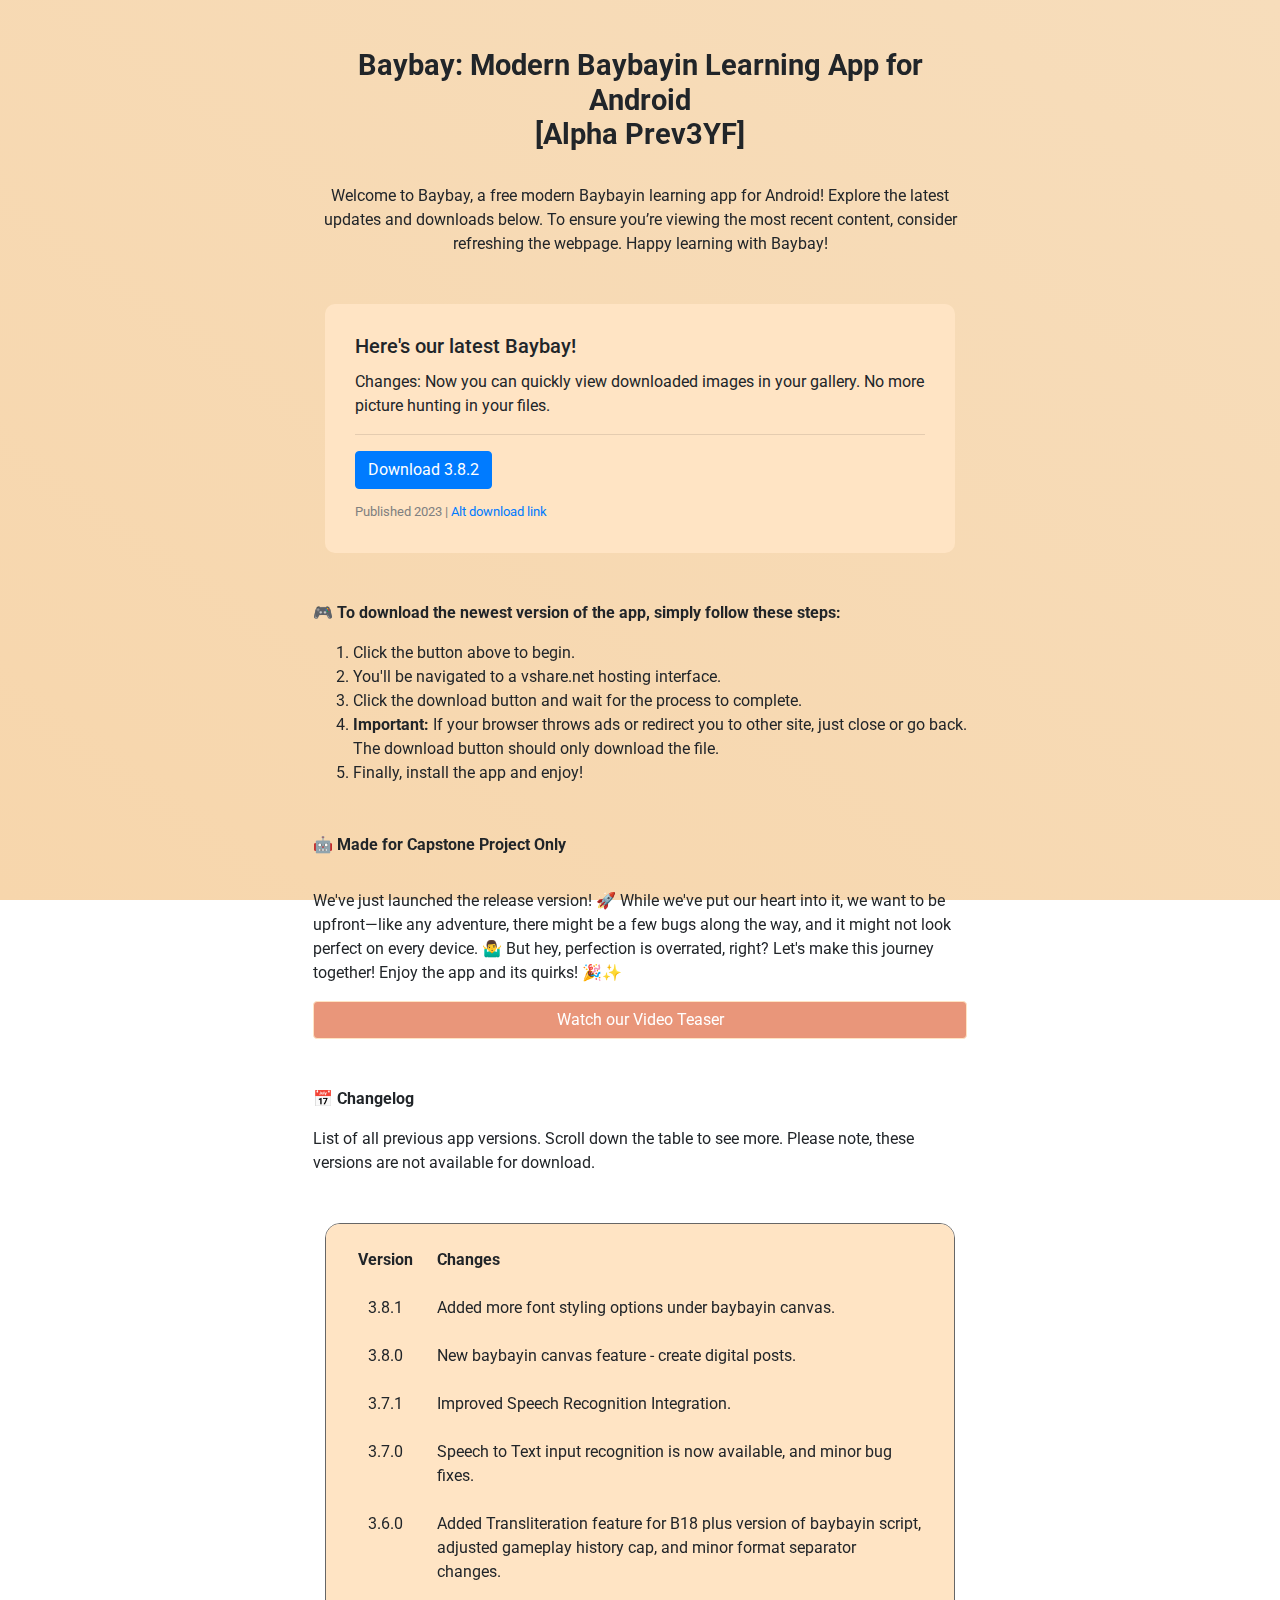
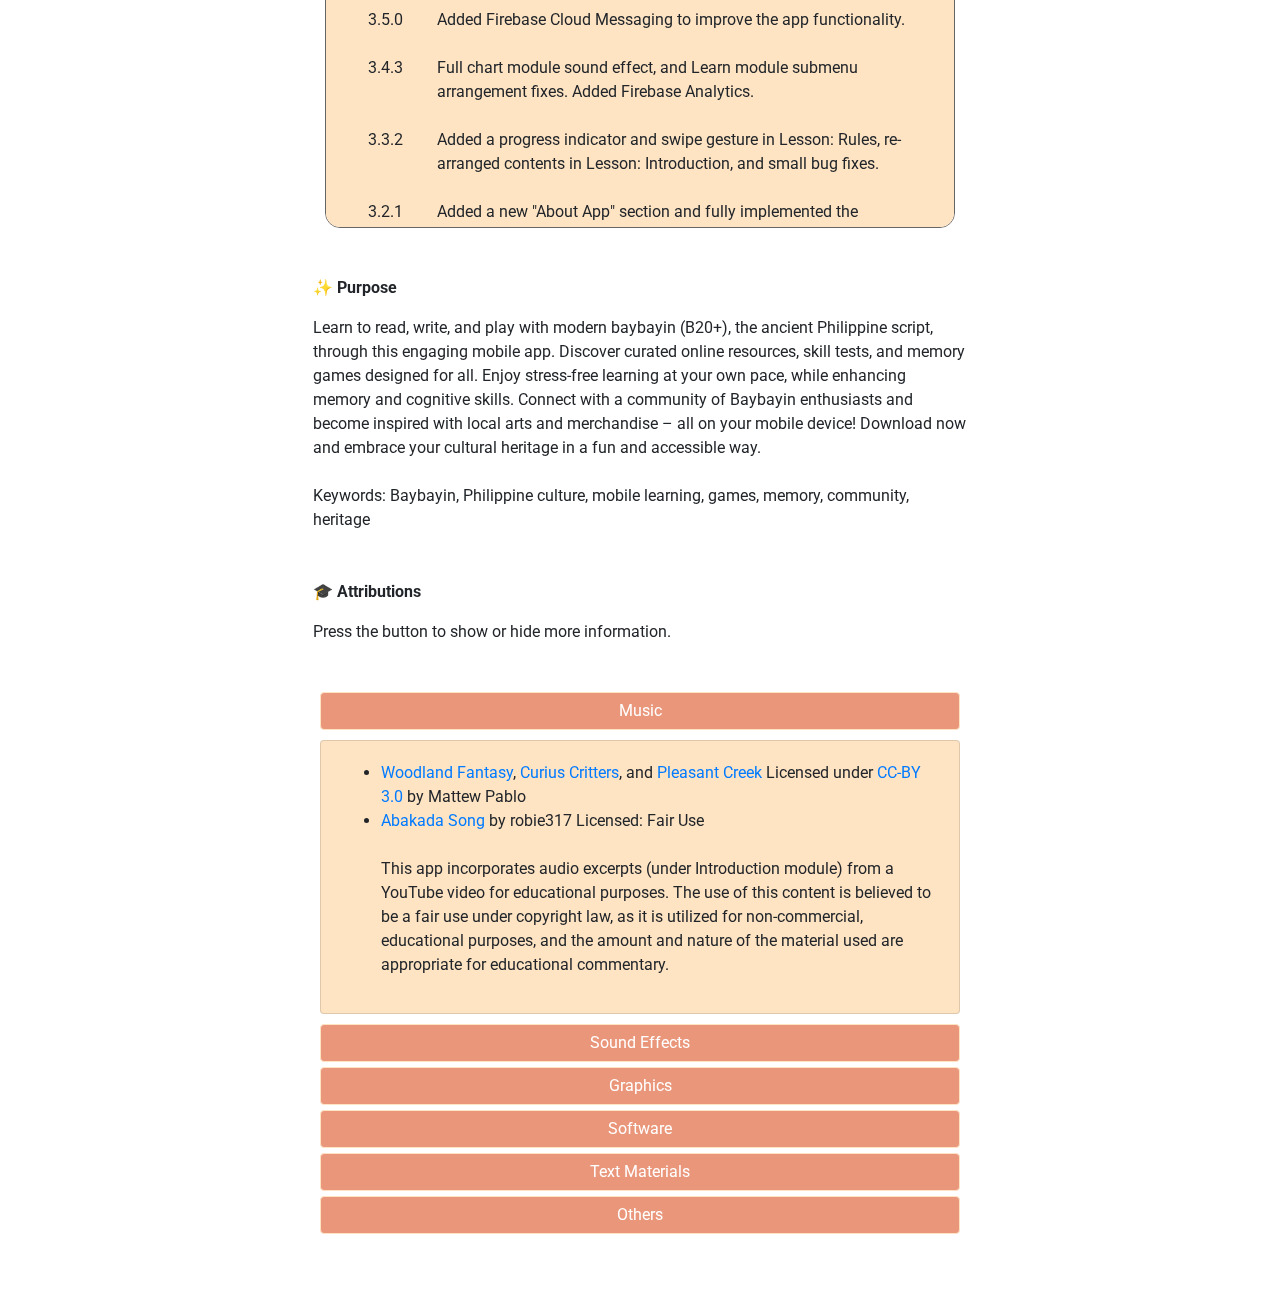
==== index.html @ aad451c1 "Update download link" ====
<!DOCTYPE html>
<html lang="en">
  <head>
    <meta charset="UTF-8" />
    <meta name="viewport" content="width=device-width, initial-scale=1.0" />

    <link rel="icon" href="ic_launcher-playstore.png" type="image/png" />

    <!-- Meta tags for preventing caching -->
    <meta
      http-equiv="Cache-Control"
      content="no-store, no-cache, must-revalidate, max-age=0"
    />
    <meta http-equiv="Pragma" content="no-cache" />
    <meta http-equiv="Expires" content="0" />

    <meta
      name="google-site-verification"
      content="g3QTF0wZ7BFtZJbju3Y2Idp0HixeI1FNED7PJX-67yw"
    />
    <meta name="msvalidate.01" content="2C2149327814D1F3A141A6B1C9DE2BD3" />
    <meta name="wot-verification" content="08c8223388b65637a7d6" />

    <!-- Adsense -->
    <meta name="google-adsense-account" content="ca-pub-1849064475427266" />

    <title>Modern Baybayin: Baybay App</title>
    <meta
      name="description"
      content="Welcome to Baybay, the modern free Baybayin script app for Android! Learn to read, write, traslate baybayin, and play with Baybayin app, through this engaging free baybayin mobile app."
    />

    <!-- <link rel="stylesheet" type="text/css" href="styles.css" /> -->
    <link rel="stylesheet" type="text/css" href="background.css" />
    <script type="text/javascript" src="script.js"></script>

    <link rel="preconnect" href="https://fonts.googleapis.com" />
    <link rel="preconnect" href="https://fonts.gstatic.com" crossorigin />
    <link
      href="https://fonts.googleapis.com/css2?family=Montserrat:ital,wght@0,100..900;1,100..900&family=Roboto:ital,wght@0,100;0,300;0,400;0,500;0,700;0,900;1,100;1,300;1,400;1,500;1,700;1,900&display=swap"
      rel="stylesheet"
    />

    <link rel="stylesheet" href="https://stackpath.bootstrapcdn.com/bootstrap/4.3.1/css/bootstrap.min.css">
  </head>

    <body>
        <div class="container" style="max-width: 700px; padding-bottom: 50px;">
            <div class="px-2 my-5 text-center">
                <h1 class="font-weight-bold" style="font-size: 1.8rem">Baybay: Modern Baybayin Learning App for Android<br> <span class="alpha-word">[<span id="alphaAnimation"></span>]</span></h1>
                <br>
    
                <div class="">
                    <p class="">Welcome to Baybay, a free modern Baybayin learning app for Android! Explore the latest updates and downloads below. To ensure you’re viewing the most recent content, consider refreshing the webpage. Happy learning with Baybay! </p>
                </div>
            </div>

            <!-- NEW VERSION -->
            <div class="card container" style="border: none; border-radius: 10px; padding: 10px;  background-color: bisque; max-width: 630px;">
                <div class="card-body" >
                  <h5 class="card-title">Here's our latest Baybay!</h5>

                <p class="card-text">Changes: Now you can quickly view downloaded images in your gallery. No more picture hunting in your files.
                  </p><hr>

                    <a href="https://mega.nz/file/2rggCbgT#BQpuxfhnboDFen8rjQIiM8bmHjHXixJjdXOzspp2sIY" class="btn btn-primary btn-md" download target="_blank" style="margin-bottom: 10px;">Download 3.8.2</a><br>

                    <span class="card-text" style="color:grey;"><small class="text-body-secondary">Published 2023 | <a href="https://drive.google.com/drive/folders/1QFiSVL2UDN_xYAaZ8-cs3TasWwR0GXc9?usp=sharing">Alt download link</a> </small></span>

                  
                </div>
            </div>
            
            <div class="px-2 my-5 text-start">
                <p class="font-weight-bold" >🎮 To download the newest version of the app, simply follow these steps:</p>

                <ol>
                    <li>Click the button above to begin.</li>
                    <li>You'll be navigated to a vshare.net hosting interface.</li>
                    <li>Click the download button and wait for the process to complete.</li>
                    <li><strong>Important:</strong> If your browser throws ads or redirect you to other site, just close or go back. The download button should only download the file.</li>
                    <li>Finally, install the app and enjoy!</li>
                </ol>
            </div>

            <!-- App Demo -->
            <div class="px-2 my-5 text-start">
                <p class="font-weight-bold">🤖 Made for Capstone Project Only</p>

                

                <p class="pt-3">We've just launched the release version! 🚀 While we've put our heart into it, we want to be upfront—like any adventure, there might be a few bugs along the way, and it might not look perfect on every device. 🤷‍♂️ But hey, perfection is overrated, right? Let's make this journey together! Enjoy the app and its quirks! 🎉✨
                </p>

                <button class="btn btn-primary btn-block" type="button" data-bs-toggle="collapse" data-bs-target="#teaser" aria-expanded="false" aria-controls="teaser" style="background-color:darksalmon; border-color:bisque; margin-bottom: 5px; outline: none; box-shadow: none;">
                    Watch our Video Teaser
                </button>
                
                <div class="collapse" id="teaser">
                    <div class="card card-body" style="margin-top: 10px; margin-bottom: 10px; background-color: bisque;">
                        <div class="embed-responsive embed-responsive-16by9">
                            <video src="app_demo_baybay.mp4" class="embed-responsive-item object-fit-contain" alt="Video Teaser Loading..." autoplay loop style="border-radius: 15px;"></video>
                            <div class="text-center" style="position: absolute; top: 50%; left: 50%; transform: translate(-50%, -50%);">
                                <i class="fas fa-spinner fa-spin fa-3x"></i>
                            </div>
                        </div>
                    </div>
                </div>
            </div>
            
            <!-- Changelog -->
            <div class="px-2 my-5 text-start">
                <p class="font-weight-bold">📅 Changelog</p>
                <p>
                    List of all previous app versions. Scroll down the table to see more. Please note, these versions are not available for download.
                </p>
            </div>

            <!-- Table settings -->
            <style>
                .scrollable {
                    height: 605px;
                    overflow: auto;
                    -ms-overflow-style: none; 
                    scrollbar-width: none;
                }

                .scrollable::-webkit-scrollbar {
                    display: none;
                }

                .table thead {
                    position: sticky;
                    top: 0;
                    background-color: bisque;
                }
            </style>

            <!-- Table contents-->
            <div class="scrollable container" style="border: 1px solid rgb(102, 102, 102); border-radius: 15px; padding: 20px; padding-top: 0px; background-color: bisque; max-width: 630px;"> 

                <style>
                    .center-text {
                        text-align: center;
                        /* text-wrap: nowrap; */
                    }
                </style>

                <table class="table table-borderless">
                    <thead style="height: 60px;">
                        <tr>
                            <th class="center-text">Version</th>
                            <th>Changes</th>
                        </tr>
                    </thead>

                    <tbody>
                        <tr>
                            <td class="center-text">3.8.1</td>
                            <td>Added more font styling options under baybayin canvas.</td>
                        </tr>

                        <tr>
                            <td class="center-text">3.8.0</td>
                            <td>New baybayin canvas feature - create digital posts.</td>
                        </tr>

                        <tr>
                            <td class="center-text">3.7.1</td>
                            <td>Improved Speech Recognition Integration.</td>
                        </tr>

                        <tr>
                            <td class="center-text">3.7.0</td>
                            <td>Speech to Text input recognition is now available, and minor bug fixes.</td>
                        </tr>

                        <tr>
                            <td class="center-text">3.6.0</td>
                            <td>Added Transliteration feature for B18 plus version of baybayin script, adjusted gameplay history cap, and minor format separator changes.</td>
                        </tr>

                        <tr>
                            <td class="center-text">3.5.0</td>
                            <td>Added Firebase Cloud Messaging to improve the app functionality.</td>
                        </tr>

                        <tr>
                            <td class="center-text">3.4.3</td>
                            <td>Full chart module sound effect, and Learn module submenu arrangement fixes. Added Firebase Analytics.</td>
                        </tr>

                        <tr>
                            <td class="center-text">3.3.2</td>
                            <td>Added a progress indicator and swipe gesture in Lesson: Rules, re-arranged contents in Lesson: Introduction, and small bug fixes.</td>
                        </tr>

                        <tr>
                            <td class="center-text">3.2.1</td>
                            <td>Added a new "About App" section and fully implemented the dynamic theme color selection in the settings dialog.</td>
                        </tr>

                        <tr>
                            <td class="center-text">3.1.0</td>
                            <td>Background music and theme color selection is now available.</td>
                        </tr>

                        <tr>
                            <td class="center-text">2.7.1</td>
                            <td>Addressed minor linguistic adjustments. Also, redesigned the settings dialog.</td>
                        </tr>

                        <tr>
                            <td class="center-text">2.6.0</td>
                            <td>Addressed minor linguistic adjustments based on user feedback.</td>
                        </tr>

                        <tr>
                            <td class="center-text">2.5.1</td>
                            <td>Direct link to check for latest app version.</td>
                        </tr>

                        <tr>
                            <td class="center-text">2.4.1</td>
                            <td>Gameplay voice clips update and quiz scoreboard fixes.</td>
                        </tr>

                        <tr>
                            <td class="center-text">2.3.0</td>
                            <td>Legacy texture update completed. </td>
                        </tr>

                        <tr>
                            <td class="center-text">2.2.0</td>
                            <td>New sound manager service.</td>
                        </tr>

                        <tr>
                            <td class="center-text">2.1.0</td>
                            <td>Added narration on Lesson: Baybayin Origin.</td>
                        </tr>

                        <tr>
                            <td class="center-text">2.0.0</td>
                            <td>Full UI overhaul and added new features.</td>
                        </tr>

                        <tr>
                            <td class="center-text">1.3.1</td>
                            <td>Fixed guide sub menus; can be press more than once.</td>
                        </tr>

                        <tr>
                            <td class="center-text">1.3.0</td>
                            <td>Added new content in Lesson: Rules.</td>
                        </tr>

                        <tr>
                            <td class="center-text">1.2.1</td>
                            <td>Game: Matching fixes and new app icon.</td>
                        </tr>

                        <tr>
                            <td class="center-text">1.2.0</td>
                            <td>Added new content in Lesson: Rules.</td>
                        </tr>

                        <tr>
                            <td class="center-text">1.1.0</td>
                            <td>Added toast pop-up cancel event.</td>
                        </tr>
                    </tbody>
                </table>
            </div> 


            <!-- Purpose -->
            <div class="px-2 my-5 text-start">
                <p class="font-weight-bold">✨ Purpose</p>
            
                <p>Learn to read, write, and play with modern baybayin (B20+), the ancient Philippine script, through this engaging mobile app. Discover curated online resources, skill tests, and memory games designed for all. Enjoy stress-free learning at your own pace, while enhancing memory and cognitive skills. Connect with a community of Baybayin enthusiasts and become inspired with local arts and merchandise – all on your mobile device! Download now and embrace your cultural heritage in a fun and accessible way.<br><br>
                
                    Keywords: Baybayin, Philippine culture, mobile learning, games, memory, community, heritage
                    
                </p>
            </div>

            <!-- Attribution -->
            <div class="px-2 my-5 text-start">
                <p class="font-weight-bold">🎓 Attributions</p>
                <p>
                    Press the button to show or hide more information.
                </p>
            </div>

            <div class="container" style="max-width: 700px;">
                <button class="btn btn-primary btn-block" type="button" data-bs-toggle="collapse" data-bs-target="#music" aria-expanded="false" aria-controls="music" style="background-color:darksalmon; border-color:bisque; margin-bottom: 5px; outline: none; box-shadow: none;">
                  Music
                </button>

                <div class="collapse show" id="music">
                    <div class="card card-body" style="margin-top: 10px; margin-bottom: 10px; background-color: bisque;">
                        <ul>
                            <li><a href="https://opengameart.org/content/woodland-fantasy">Woodland Fantasy</a>, <a href="https://opengameart.org/content/curious-critters"> Curius Critters</a>, and <a href="https://opengameart.org/content/pleasant-creek">Pleasant Creek</a>
                            Licensed under <a href="https://creativecommons.org/licenses/by/3.0/">CC-BY 3.0</a>
                            by Mattew Pablo</li>
                            <li><a href="https://youtu.be/wE6kqJ_uy4M?si=T0ANFkwcxmKuaSdJ">Abakada Song</a> by robie317
                            Licensed: Fair Use</li><br>
            
                            This app incorporates audio excerpts (under Introduction module) from a YouTube video for educational purposes. The use of this content is believed to be a fair use under copyright law, as it is utilized for non-commercial, educational purposes, and the amount and nature of the material used are appropriate for educational commentary.
                        </ul>  
                    </div>
                </div>

                <button class="btn btn-primary btn-block" type="button"     data-bs-toggle="collapse" data-bs-target="#soundfx" aria-expanded="false" aria-controls="soundfx" style="background-color:darksalmon; border-color:bisque; margin-bottom: 5px; outline: none; box-shadow: none;">
                    Sound Effects
                </button>
  
                <div class="collapse" id="soundfx">
                    <div class="card card-body" style="margin-top: 10px; margin-bottom: 10px; background-color: bisque;">
                        <ul>
                            <li><a href="https://www.youtube.com/watch?v=7N4461Y0NEo">Menu Selection Sound Effect</a> by Sound-effect-source <a href="https://www.mediafire.com/file/si9vafp7eeywm67/Menu+Selection+Sound+Effect.mp3/file">Alternative download Link</a></li>
                            <li><a href="https://pixabay.com/sound-effects/tap-notification-180637/">Tap Notification</a> by lucadialessandro Licensed under <a href="https://pixabay.com/license/">Pixabay Content License</a></li>
                            <li><a href="https://opengameart.org/content/level-up-power-up-coin-get-13-sounds">Level Up Power-Up Coin Get 13 Sounds</a> by Wobbleboxx Licensed under <a href="https://creativecommons.org/publicdomain/zero/1.0/">CC0</a></li>
                            <li><a href="https://opengameart.org/content/card-game-sounds">Card Game Sounds</a> by HaelDB Licensed under <a href="https://creativecommons.org/publicdomain/zero/1.0/">CC0</a></li>
                        </ul>
                    </div>
                </div>

                <button class="btn btn-primary btn-block" type="button"     data-bs-toggle="collapse" data-bs-target="#graphics" aria-expanded="false" aria-controls="graphics" style="background-color:darksalmon; border-color:bisque; margin-bottom: 5px; outline: none; box-shadow: none;">
                    Graphics
                </button>
  
                <div class="collapse" id="graphics">
                    <div class="card card-body" style="margin-top: 10px; margin-bottom: 10px; background-color: bisque;">
                        <ul>
                            <li>Images and graphics created with <a href="https://www.canva.com">Canva</a></li>
                            <li>Icons from <a href="https://icons8.com">icons8.com</a></li>
                            <li>Image by upklyak on <a href="https://www.freepik.com/free-vector/viking-runes-alphabet-celtic-font-with-runic-signs_20873473.htm#query=rune%20alphabet&position=4&from_view=author&uuid=c18e0a69-1ebc-4c75-b7b9-3bd072b7b610">Freepik</a> Licensed under <a href="https://support.freepik.com/s/article/Attribution-How-when-and-where-FI?language=en_US">Free Licence</a></li>
                            <br>
            
                            This app includes images (under Arts and Crafts module) sourced from public Facebook groups and online searches for educational purposes. We believe this usage constitutes fair use under copyright law, as the images are employed for non-commercial, educational purposes, and the amount and nature of the material used are suitable for educational commentary.
                        </ul>
                    </div>
                </div>

                <button class="btn btn-primary btn-block" type="button"     data-bs-toggle="collapse" data-bs-target="#software" aria-expanded="false" aria-controls="software" style="background-color:darksalmon; border-color:bisque; margin-bottom: 5px; outline: none; box-shadow: none;">
                    Software
                </button>
  
                <div class="collapse" id="software">
                    <div class="card card-body" style="margin-top: 10px; margin-bottom: 10px; background-color: bisque;">
                        <ul>
                            <li> Audio (under Baybayin script origin) generated by the text-to-speech reader website <a href="https://ttsreader.com/player/">TTSReader</a>. For more information, please visit https://ttsreader.com/player/</li>
                            <li> <a href="https://www.narakeet.com/app/text-to-audio/?projectId=82672600-5d8d-4880-8601-fea0ce4d4aa6">Narakeet </a>Text to Speech Online</li>
                        </ul>
                    </div>
                </div>

                <button class="btn btn-primary btn-block" type="button"     data-bs-toggle="collapse" data-bs-target="#textmaterials" aria-expanded="false" aria-controls="textmaterials" style="background-color:darksalmon; border-color:bisque; margin-bottom: 5px; outline: none; box-shadow: none;">
                    Text Materials
                </button>
  
                <div class="collapse" id="textmaterials">
                    <div class="card card-body" style="margin-top: 10px; margin-bottom: 10px; background-color: bisque;">
                        <ul>
                            <li><a href="https://www.mgakwentongbayan.com">Mga Kwentong Bayan</a></li>
                            <li><a href="https://philnews.ph/2020/01/07/tula-10-halimbawa-ng-mga-tulang-pilipino-philnews/">Philippine News</a></li>
                            <li>This application incorporated texts from <a href="https://www.wikipedia.org/">Wikipedia</a></li>
                        </ul>
                    </div>
                </div>

                <button class="btn btn-primary btn-block" type="button"     data-bs-toggle="collapse" data-bs-target="#others" aria-expanded="false" aria-controls="others" style="background-color:darksalmon; border-color:bisque; margin-bottom: 5px; outline: none; box-shadow: none;">
                    Others
                </button>
  
                <div class="collapse" id="others">
                    <div class="card card-body" style="margin-top: 10px; margin-bottom: 10px; background-color: bisque;">
                        <ul>
                            <li> Design Inspiration from <a href="https://dribbble.com">Dribbble</a> and <a href="https://www.pinterest.ph">Pinterest</a></li>
                            <li>Notification method by<a href="https://youtu.be/GDxj8KTmLrI?si=SGKJggMDdGM6yezy"> SNA Tech</a></li>
                            <li>Noto Sans Tagalog font developed by <a href="https://copypaste.wtf/baybayin/">Mr. Brennan</a>, SIL OFL license</li>
                            <li>Free to use fonts (Bayani, Chochin, Robotika, Sarimanok, etc.) developed by <a href="https://www.behance.net/lloydzapanta">Mr. Zapanta</a>, SIL OFL license</li>
                        </ul>
                    </div>
                </div>
            </div>
            

        </div>


        <script src="https://code.jquery.com/jquery-3.3.1.slim.min.js"></script>
        <script src="https://cdnjs.cloudflare.com/ajax/libs/popper.js/1.14.7/umd/popper.min.js"></script>
        <script src="https://stackpath.bootstrapcdn.com/bootstrap/4.3.1/js/bootstrap.min.js"></script>
        <script src="https://cdn.jsdelivr.net/npm/bootstrap@5.3.3/dist/js/bootstrap.bundle.min.js"></script>
    </body>
</html>
---- styles.css ----
.main-grid {
  display: flex;
  flex-direction: column;
  justify-content: center;
  align-items: center;
  padding-bottom: 30px;
  max-width: 700px !important;
  margin-left: auto;
  margin-right: auto;
}

a {
  color: rgb(0, 0, 0);
}

p {
  font-size: 14px;
  line-height: 1.5;
  font-family: "Roboto", Arial;

  width: 90%;
  max-width: 700px;
  margin: 0 auto;
  overflow-x: auto;
  min-width: 300px;
  color: rgb(0, 0, 0);
}

header {
  color: #000000;
  text-align: center;
  padding: 20px;
  font-size: 20px;
}

.container-parent {
  display: grid;
  grid-template-rows: 1fr 1fr;
  justify-content: center;
}

.container {
  display: flex;
  flex-direction: row;
  justify-content: center;
  height: 100px;
}

.Image-container {
  display: flex;
  justify-content: right;
}

.Image-container .image {
  border-radius: 18px;
  margin-left: 30px;
  margin-right: 20px;
}

.image {
  border-width: 2px;
  border-color: black;
  border-style: solid;
  box-shadow: 0 0 10px rgba(0, 0, 0, 0.2);
}

img {
  max-width: 10%; /* Adjusted the max-width */
  min-width: 95px; /* Set a minimum width for the image */
}

.app-title-button-container {
  display: grid;
  grid-template-rows: 1fr;
  align-items: center;
}

.app-title-container {
  display: flex;
}

.app-title {
  display: flex;
  flex: 1;
  min-width: 0;
  margin: 0px;
  font-weight: bolder;
  margin-right: 10px;
  margin-bottom: 10px;
  margin-top: -5px;
}

.dl-latest-button,
.secondButton {
  font-size: 16px;
  margin: 5px;
  cursor: pointer;
  border: none;
  border-radius: 5px;
  width: auto;
  display: flex;
  flex-direction: row;
  align-items: center;
  object-position: center;
  transition: transform 0.3s;
}

.dl-latest-button {
  display: flex;
  justify-content: center;
  align-items: center;
  background-color: #00cf8aec;
  box-shadow: 0 4px 8px rgba(0, 0, 0, 0.1);
  min-width: 100px;
  max-height: 35px;
  font-weight: bolder;
  text-decoration: none;
}

.no-line-link {
  text-decoration: none;
  font-size: 14px;
  font-family: "Roboto", Arial;
}

ol {
  text-align: left;
}

section {
  text-align: center;
  margin-top: 0px;
  display: flex;
  flex-direction: column;
  align-items: center;
}

.section-title {
  padding-top: 20px;
  padding-bottom: 5px;
  width: 90%;
  max-width: 600px;
  margin: 0 auto;
  font-size: 15px;
}

.section-header {
  margin: 7px;
  width: 90%;
  padding-bottom: 10px;
  max-width: 600px;
  margin: 0 auto;
  overflow-x: auto;
  min-width: 300px;
}

.table-container {
  margin: 20px auto;
  width: 90%;
  max-width: 700px;
  border-radius: 20px;
  overflow: hidden;
  box-shadow: 0 0 10px rgba(0, 0, 0, 0.2);
  border-width: 2px;
  border-color: black;
  border-style: solid;
}

table {
  width: 100%;
  border-collapse: collapse;
}

th,
td {
  padding: 15px;
  text-align: left;
  font-size: 14px;
}

thead {
  background-color: #ff6560;
  color: white;
}

.version {
  padding-left: 20px;
}

tbody tr:nth-child(even) {
  background-color: #ffeed4;
}

tbody tr:nth-child(odd) {
  background-color: #fff5df;
}

tbody tr:hover {
  background-color: #ffc5c5;
}

.button-cell {
  text-align: center;
}

.secondButton {
  text-decoration: none;
  background-color: #ff7a7a;
  color: black;
  font-weight: bolder;
  box-shadow: 0 4px 8px rgba(0, 0, 0, 0.1);
  transition: transform 0.3s;
  border-color: black;
  border-width: 2px;
  border-style: solid;
  border-radius: 20px;
  padding: 10px 25px;
  display: inline-block; /* Ensure button and text are aligned properly */
}

.secondButton:hover {
  transform: scale(1.05);
}

@keyframes randomWord {
  0% {
    opacity: 0.5;
  }
  50% {
    opacity: 0.7;
  }
  100% {
    opacity: 1;
  }
}

.alpha-word {
  display: inline-block;
  overflow: hidden;
  vertical-align: top;
}

#alphaAnimation {
  opacity: 1;
  display: inline-block;
  animation: randomWord 1s ease-in-out;
}

.button-56 {
  align-items: center;
  background-color: #73e0f3;
  border: 2px solid #111;
  border-radius: 8px;
  box-sizing: border-box;
  color: #111;
  cursor: pointer;
  display: flex;
  font-family: Inter, sans-serif;
  font-size: 16px;
  height: 48px;
  justify-content: center;
  line-height: 24px;
  max-width: 100%;
  padding: 0 25px;
  position: relative;
  text-align: center;
  text-decoration: none;
  -webkit-user-select: none;
  user-select: none;
  touch-action: manipulation;
  margin-bottom: 8px;
}

.button-56:after {
  background-color: #111;
  border-radius: 8px;
  content: "";
  display: block;
  height: 48px;
  left: 0;
  width: 100%;
  position: absolute;
  top: -2px;
  transform: translate(8px, 8px);
  transition: transform 0.2s ease-out;
  z-index: -1;
}

.button-56:hover:after {
  transform: translate(0, 0);
}

.button-56:active {
  background-color: #ffdeda;
  outline: 0;
}

.button-56:hover {
  outline: 0;
}

@media (min-width: 768px) {
  .button-56 {
    padding: 0 40px;
  }
}
---- background.css ----
body {
  font-family: "Arial", sans-serif;
  font-size: 15px;
  margin: 0;
  padding: 0;
  color: rgb(0, 0, 0);
  background: linear-gradient(to top right, #f7d6ac, #f7ddbb);
  background-size: 100% 100%;
  background-attachment: fixed;

  scrollbar-width: thin;
  -ms-overflow-style: none;
}

/* Background 2 */
/* @keyframes bg-scrolling-reverse {
  100% { background-position: 50px 50px; }
}

@keyframes bg-scrolling {
  0% { background-position: 50px 50px; }
}

body {
  background: url("[data-uri]") repeat 0 0;
  animation: bg-scrolling-reverse .92s infinite;
  animation-timing-function: linear;
}

@-webkit-keyframes bg-scrolling-reverse {
  100% { background-position: 50px 50px; }
}

@-moz-keyframes bg-scrolling-reverse {
  100% { background-position: 50px 50px; }
}

@-o-keyframes bg-scrolling-reverse {
  100% { background-position: 50px 50px; }
}

@-webkit-keyframes bg-scrolling {
  0% { background-position: 50px 50px; }
}

@-moz-keyframes bg-scrolling {
  0% { background-position: 50px 50px; }
}

@-o-keyframes bg-scrolling {
  0% { background-position: 50px 50px; }
} */
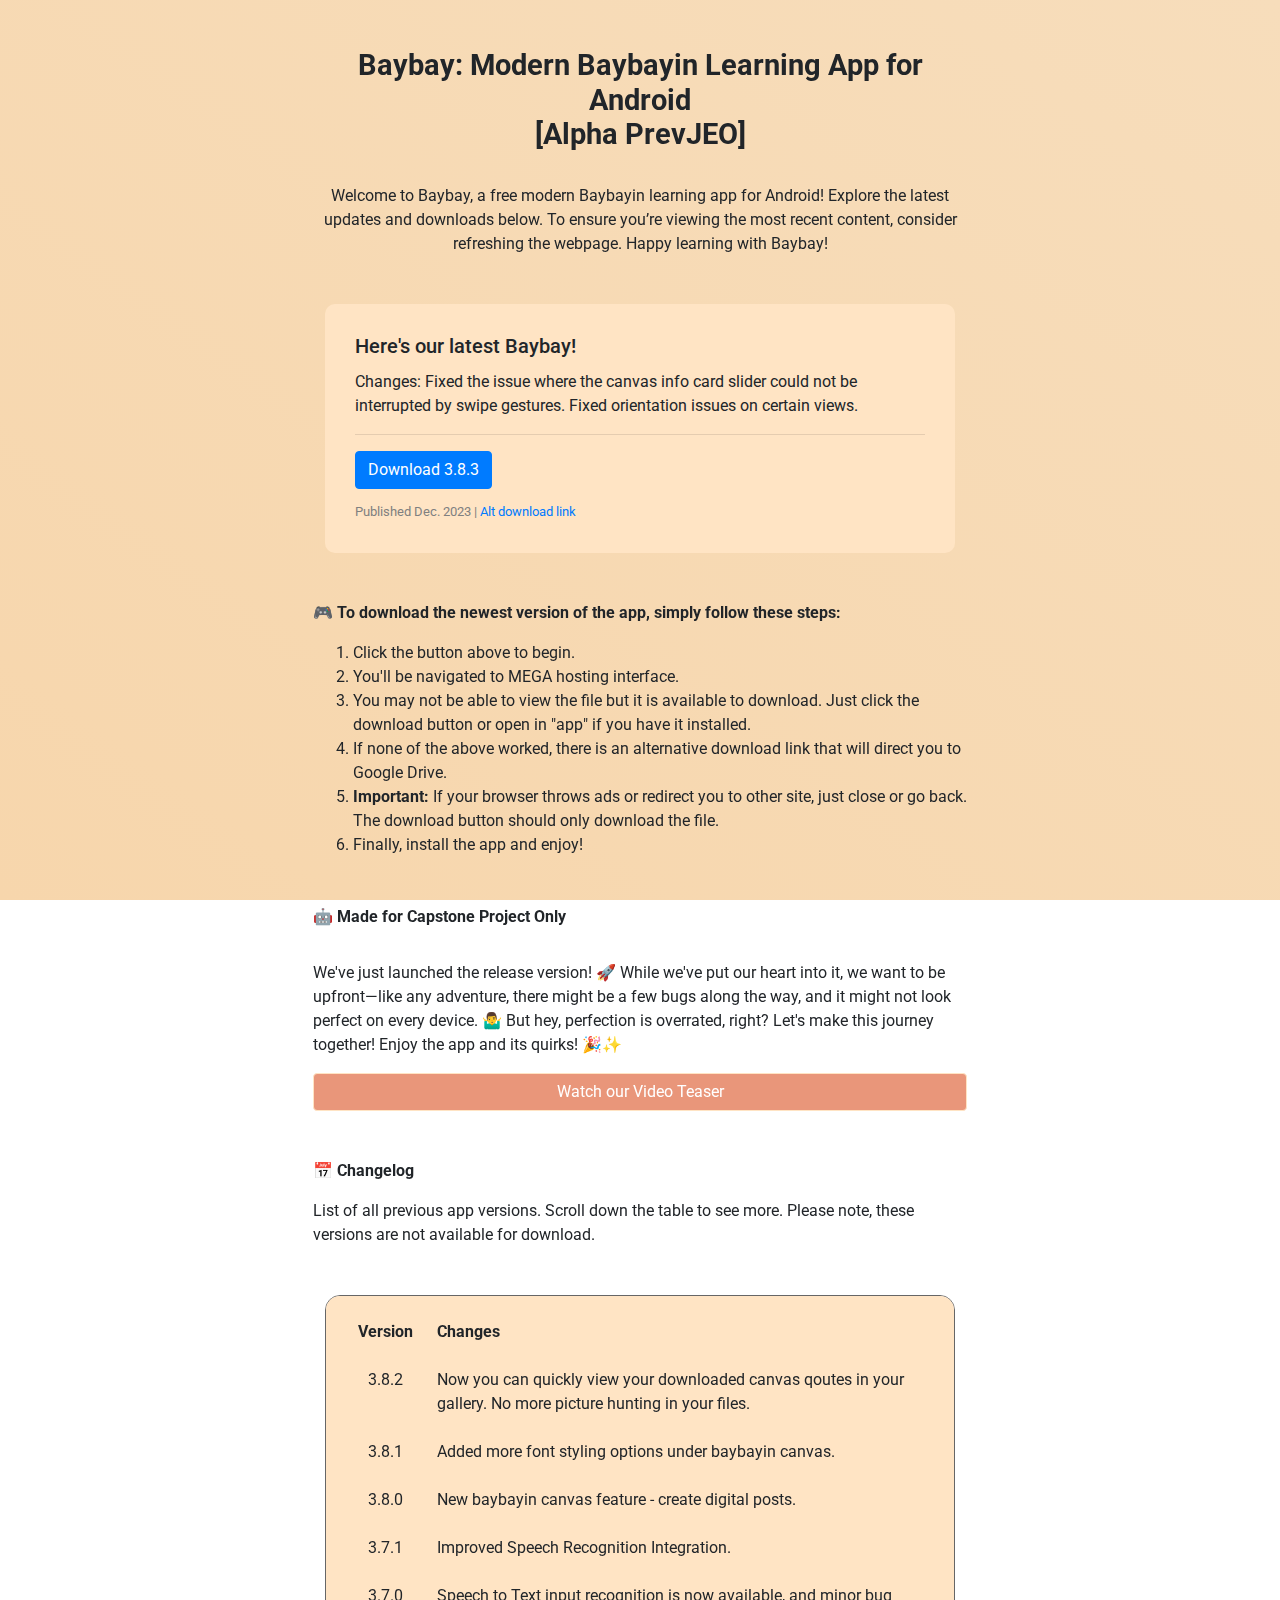
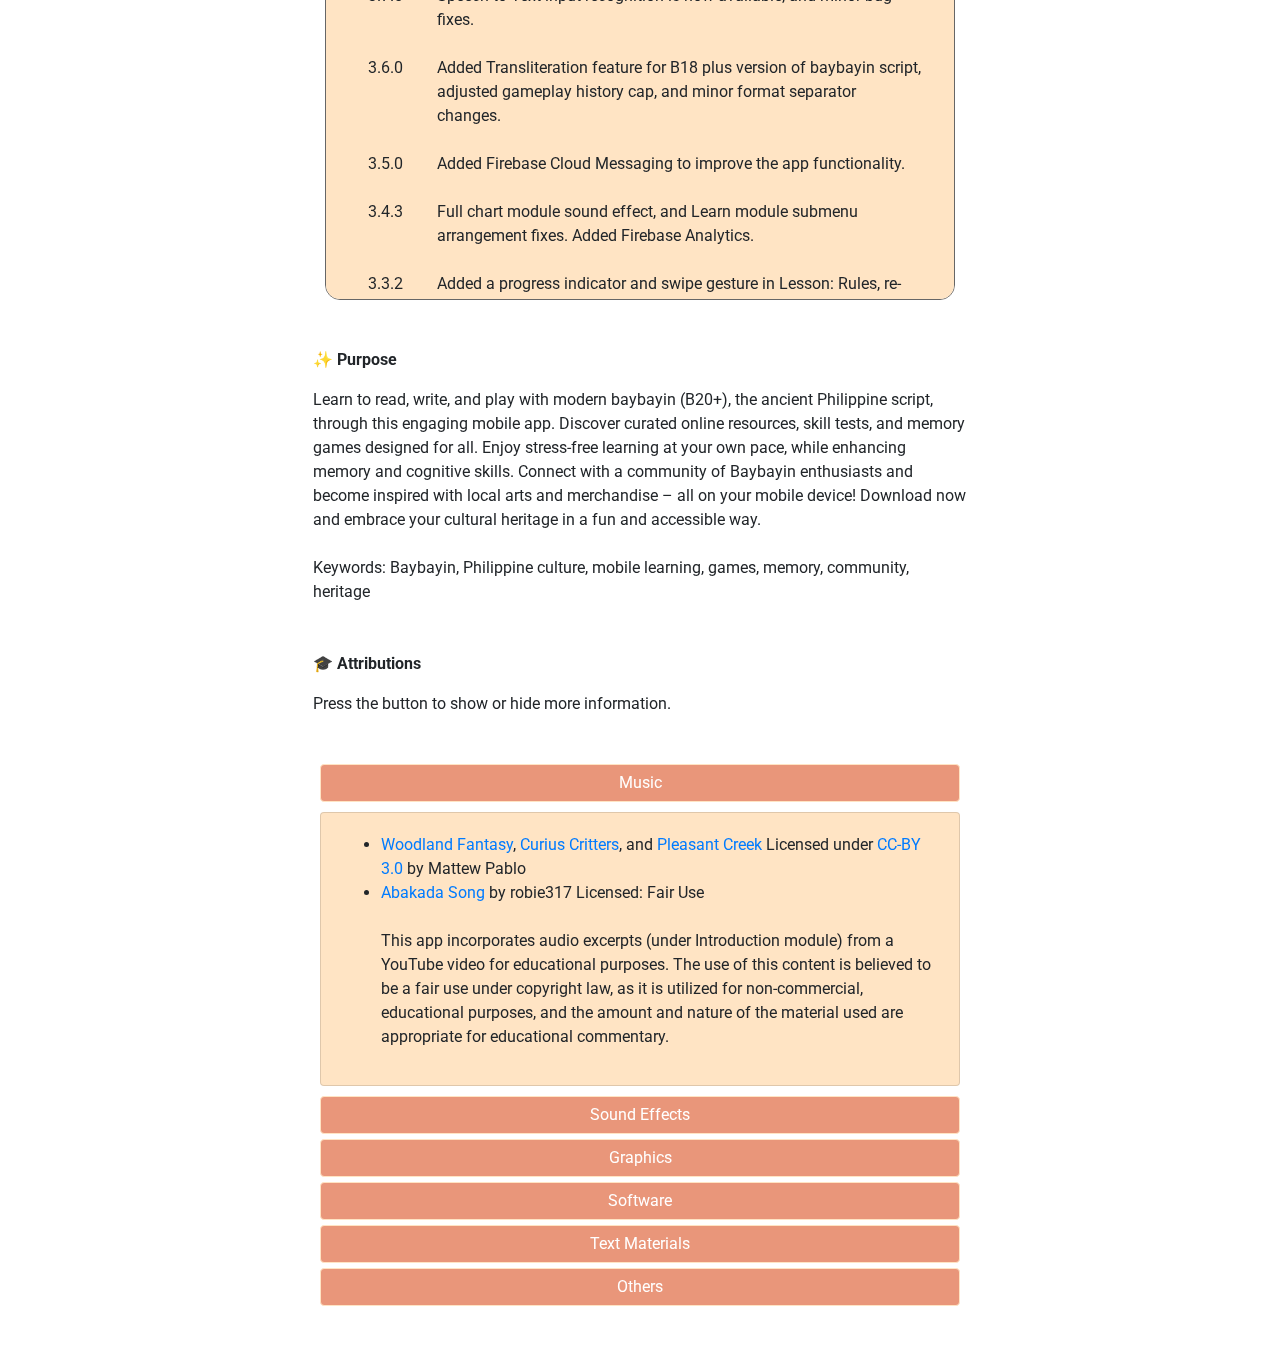
==== commit 4e45969f: "Update index.html with changes for version 3.8.3, fixing swipe gesture issues and updating download " ====
--- a/index.html
+++ b/index.html
@@ -60,13 +60,16 @@
                 <div class="card-body" >
                   <h5 class="card-title">Here's our latest Baybay!</h5>
 
-                <p class="card-text">Changes: Now you can quickly view downloaded images in your gallery. No more picture hunting in your files.
+                <p class="card-text">
+                  Changes: Fixed the issue where the canvas info card slider could not be interrupted by swipe gestures. 
+                  Fixed orientation issues on certain views.
+                </p>
                   </p><hr>
 
-                    <a href="https://mega.nz/file/2rggCbgT#BQpuxfhnboDFen8rjQIiM8bmHjHXixJjdXOzspp2sIY" class="btn btn-primary btn-md" download target="_blank" style="margin-bottom: 10px;">Download 3.8.2</a><br>
-
-                    <span class="card-text" style="color:grey;"><small class="text-body-secondary">Published 2023 | <a href="https://drive.google.com/drive/folders/1QFiSVL2UDN_xYAaZ8-cs3TasWwR0GXc9?usp=sharing">Alt download link</a> </small></span>
-
+                    <a href="https://mega.nz/file/nmJVDBKR#CZAGdwqdnaHLlQUxAx5kThzrFxsCtHVSxz5GDFJE-uA" class="btn btn-primary btn-md" download target="_blank" style="margin-bottom: 10px;">Download 3.8.3</a><br>
+
+                    <span class="card-text" style="color:grey;"><small class="text-body-secondary">Published Dec. 2023 | <a href="https://drive.google.com/file/d/1qh5qgvy0bs_BKlJtrOdahYZhr7QxLaOU/view?usp=sharing">Alt download link</a> </small></span>
+                    
                   
                 </div>
             </div>
@@ -76,8 +79,9 @@
 
                 <ol>
                     <li>Click the button above to begin.</li>
-                    <li>You'll be navigated to a vshare.net hosting interface.</li>
-                    <li>Click the download button and wait for the process to complete.</li>
+                    <li>You'll be navigated to MEGA hosting interface.</li>
+                    <li>You may not be able to view the file but it is available to download. Just click the download button or open in "app" if you have it installed.</li>
+                    <li>If none of the above worked, there is an alternative download link that will direct you to Google Drive.</li>
                     <li><strong>Important:</strong> If your browser throws ads or redirect you to other site, just close or go back. The download button should only download the file.</li>
                     <li>Finally, install the app and enjoy!</li>
                 </ol>
@@ -156,6 +160,11 @@
 
                     <tbody>
                         <tr>
+                            <td class="center-text">3.8.2</td>
+                            <td>Now you can quickly view your downloaded canvas qoutes in your gallery. No more picture hunting in your files.</td>
+                        </tr>
+
+                        <tr>
                             <td class="center-text">3.8.1</td>
                             <td>Added more font styling options under baybayin canvas.</td>
                         </tr>
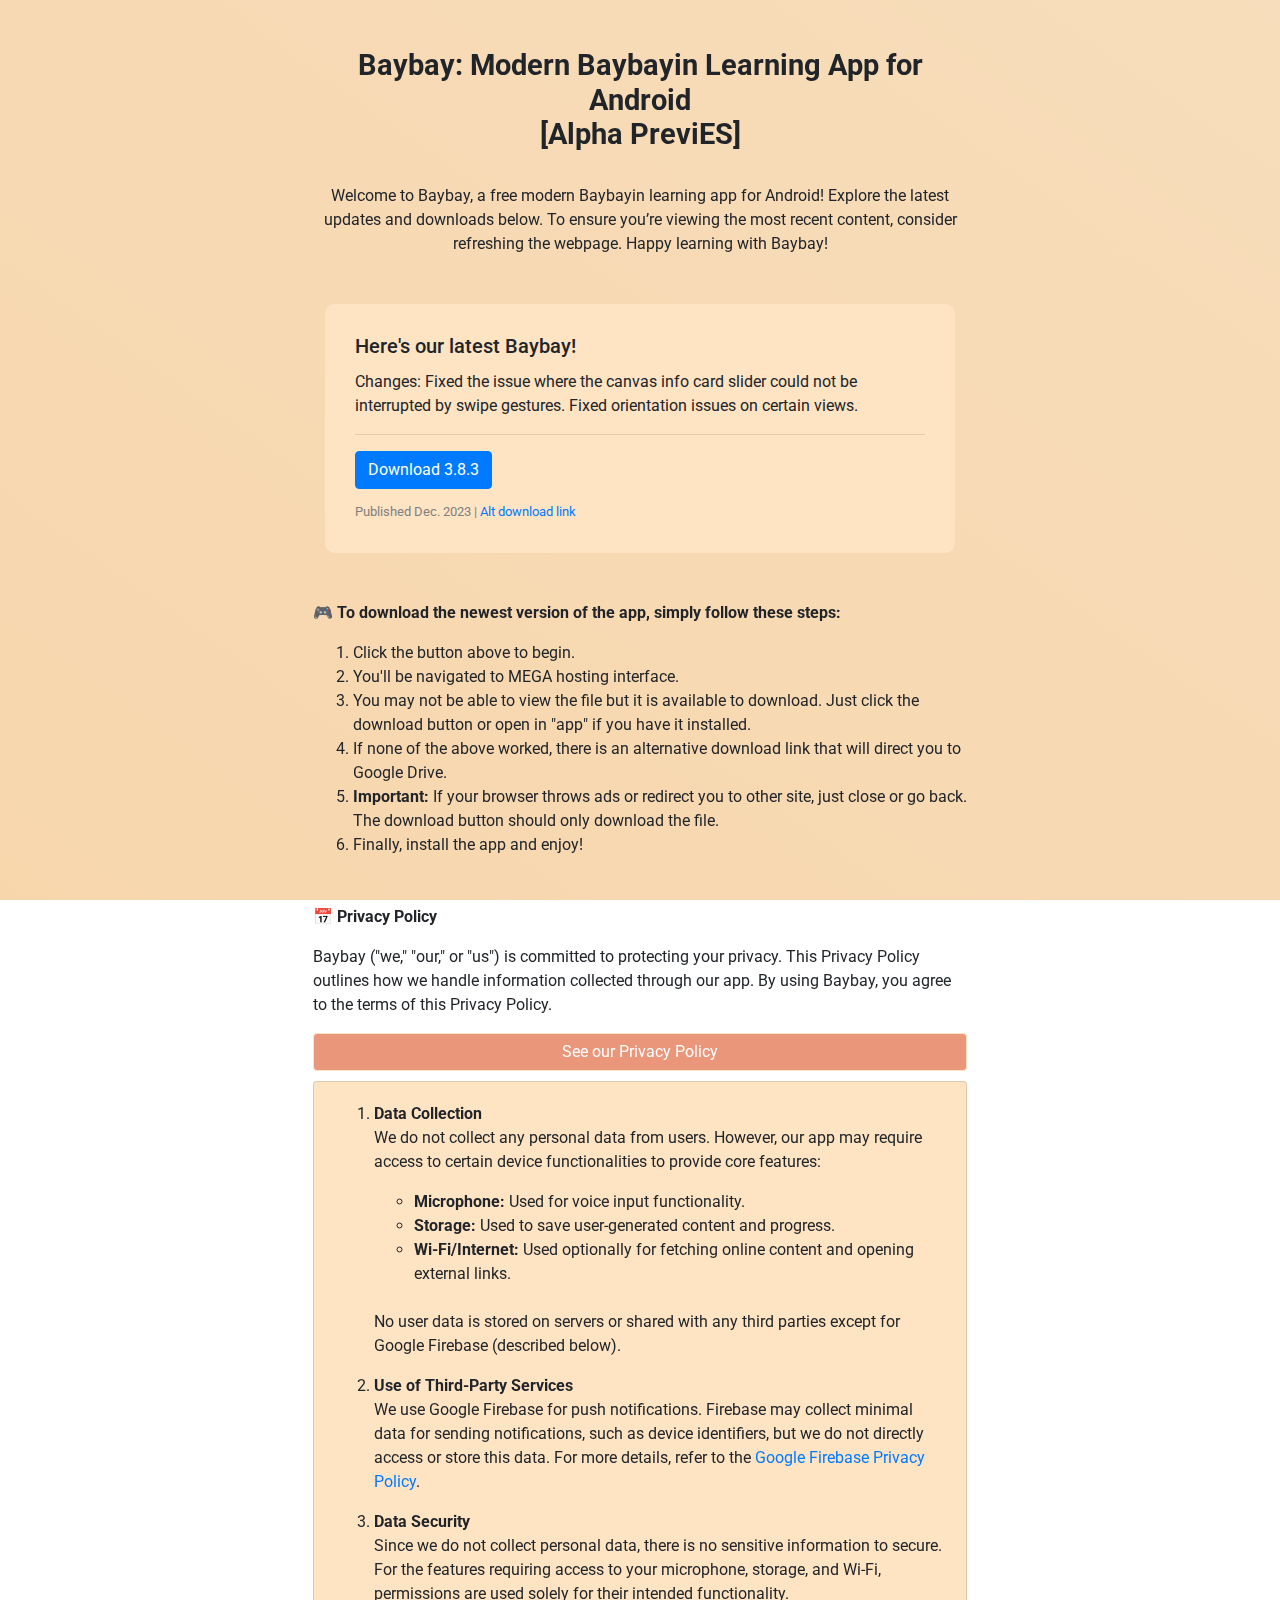
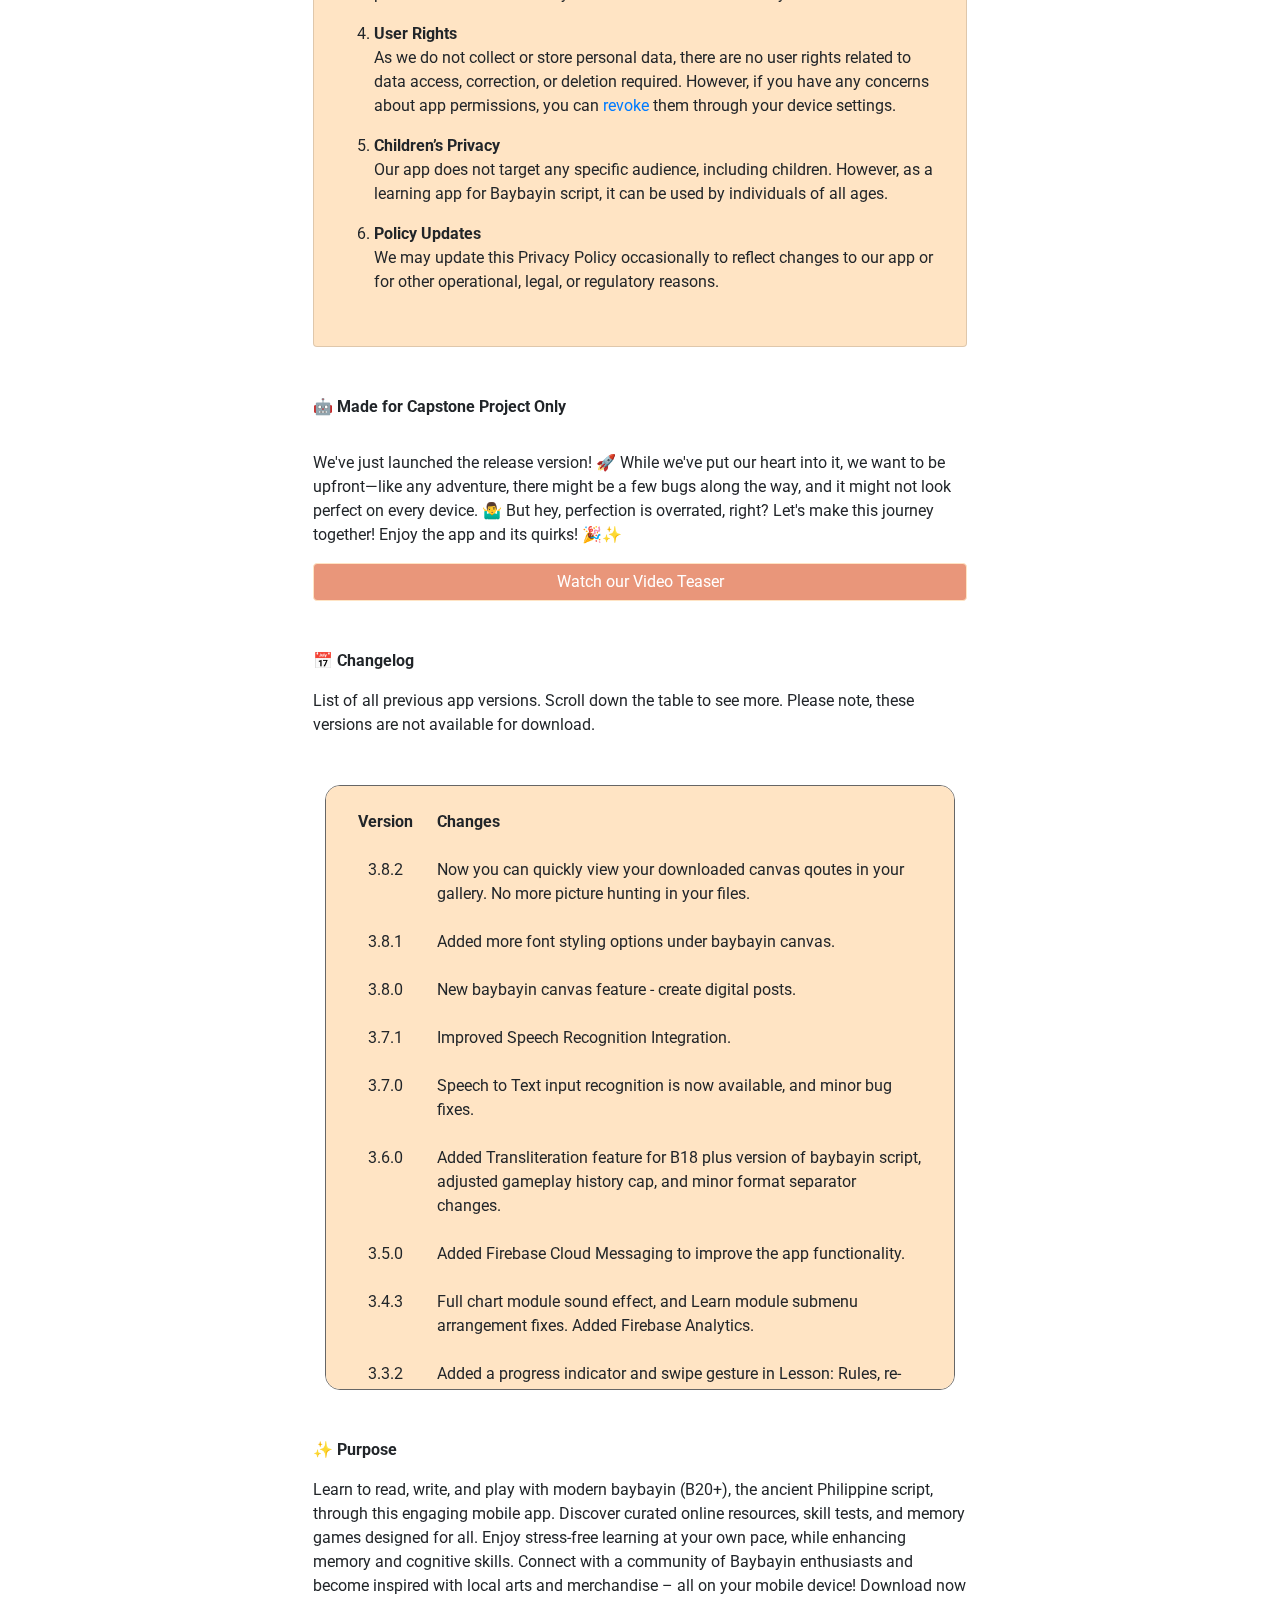
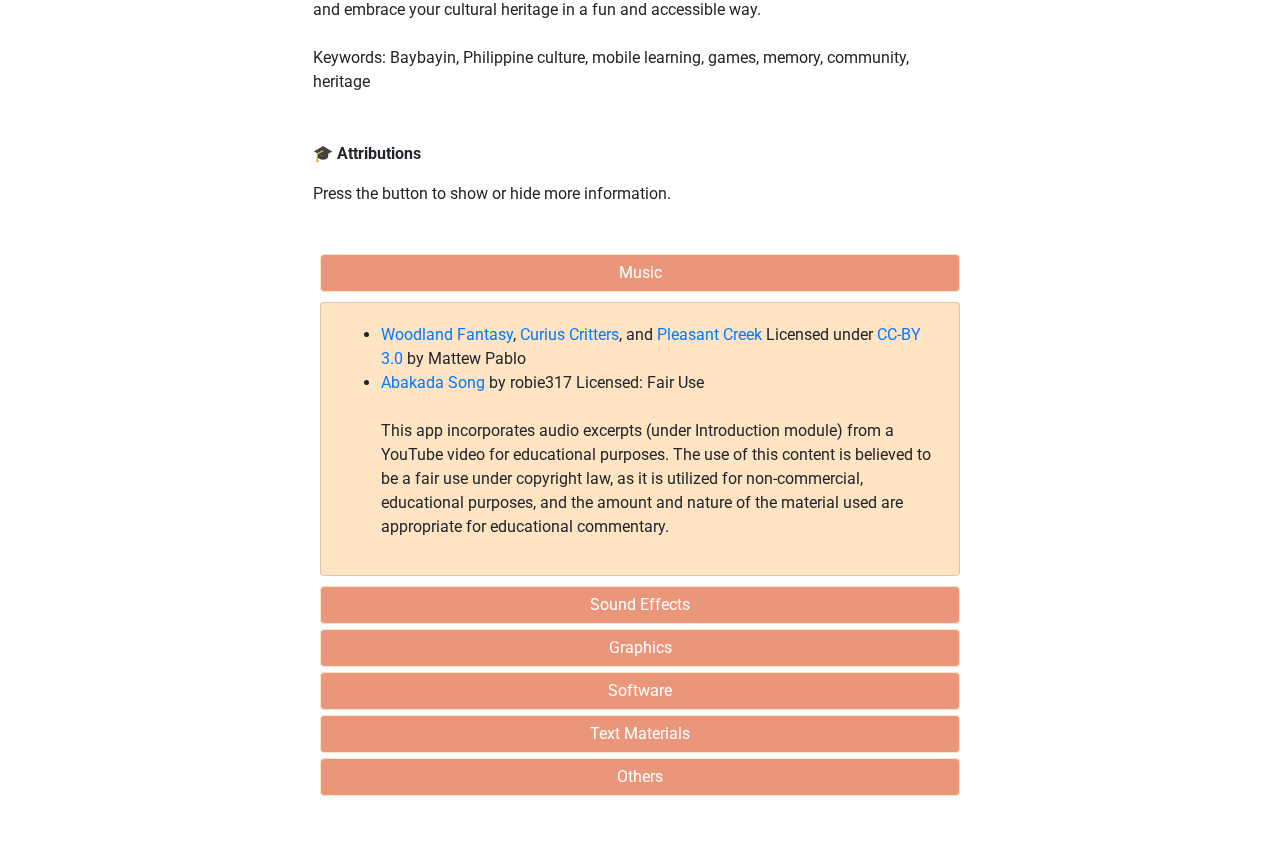
==== commit f2c270d5: "Add Privacy Policy section to index.html with details on data collection, third-party services, and " ====
--- a/index.html
+++ b/index.html
@@ -87,11 +87,85 @@
                 </ol>
             </div>
 
-            <!-- App Demo -->
+            <!-- Privacy Policy -->
+            <div class="px-2 my-5 text-start">
+                <p class="font-weight-bold">📅 Privacy Policy</p>
+                <p>
+                    Baybay ("we," "our," or "us") is committed to protecting your privacy. This Privacy Policy outlines how we handle information collected through our app. By using Baybay, you agree to the terms of this Privacy Policy.
+                </p>
+
+                <button class="btn btn-primary btn-block" type="button" data-bs-toggle="collapse" data-bs-target="#policy" aria-expanded="false" aria-controls="policy" style="background-color:darksalmon; border-color:bisque; margin-bottom: 5px; outline: none; box-shadow: none;">
+                    See our Privacy Policy
+                </button>
+  
+                <div class="collapse show" id="policy">
+                    <div class="card card-body" style="margin-top: 10px; margin-bottom: 10px; background-color: bisque;">
+                        <ol>
+                            <li>
+                                <strong>Data Collection</strong>
+                                <p>
+                                    We do not collect any personal data from users. However, our app may require access to certain device functionalities to provide core features:
+                                    <ul>
+                                        <li>
+                                            <strong>Microphone: </strong> Used for voice input functionality.
+                                        </li>
+                                        <li>
+                                            <strong>Storage: </strong> Used to save user-generated content and progress.
+                                        </li>
+                                        <li>
+                                            <strong>Wi-Fi/Internet: </strong> Used optionally for fetching online content and opening external links.
+                                        </li>
+                                        <br>
+                                    </ul>
+                                    
+                                    No user data is stored on servers or shared with any third parties except for Google Firebase (described below).
+
+                                </p>
+                            </li>
+                            <li>
+                                <strong>Use of Third-Party Services</strong>
+                                <p>
+                                    We use Google Firebase for push notifications. Firebase may collect minimal data for sending notifications, such as device identifiers, but we do not directly access or store this data. For more details, refer to the
+                                    <a href="https://firebase.google.com/support/privacy/">Google Firebase Privacy Policy</a>.
+                                </p>
+                            </li>
+
+                            <li>
+                                <strong>Data Security</strong>
+                                <p>
+                                    Since we do not collect personal data, there is no sensitive information to secure. For the features requiring access to your microphone, storage, and Wi-Fi, permissions are used solely for their intended functionality.
+                                </p>
+                            </li>
+
+                            <li>
+                                <strong>User Rights</strong>
+                                <p>
+                                    As we do not collect or store personal data, there are no user rights related to data access, correction, or deletion required. However, if you have any concerns about app permissions, you can <a href="https://support.google.com/android/answer/9431959?hl=en">revoke</a> them through your device settings. 
+                                </p>
+                            </li>
+
+                            <li>
+                                <strong>Children&rsquo;s Privacy</strong>
+                                <p>
+                                    Our app does not target any specific audience, including children. However, as a learning app for Baybayin script, it can be used by individuals of all ages.
+                                </p>
+                            </li>
+
+                            <li>
+                                <strong>Policy Updates</strong>
+                                <p>
+                                    We may update this Privacy Policy occasionally to reflect changes to our app or for other operational, legal, or regulatory reasons.
+                                </p>
+                            </li>
+                        </ol>  
+                    </div>
+                </div>
+            </div>
+
+
+            <!-- Made for Capstone -->
             <div class="px-2 my-5 text-start">
                 <p class="font-weight-bold">🤖 Made for Capstone Project Only</p>
-
-                
 
                 <p class="pt-3">We've just launched the release version! 🚀 While we've put our heart into it, we want to be upfront—like any adventure, there might be a few bugs along the way, and it might not look perfect on every device. 🤷‍♂️ But hey, perfection is overrated, right? Let's make this journey together! Enjoy the app and its quirks! 🎉✨
                 </p>
@@ -303,6 +377,7 @@
             </div>
 
             <div class="container" style="max-width: 700px;">
+
                 <button class="btn btn-primary btn-block" type="button" data-bs-toggle="collapse" data-bs-target="#music" aria-expanded="false" aria-controls="music" style="background-color:darksalmon; border-color:bisque; margin-bottom: 5px; outline: none; box-shadow: none;">
                   Music
                 </button>
@@ -395,7 +470,7 @@
                     </div>
                 </div>
             </div>
-            
+
 
         </div>
 
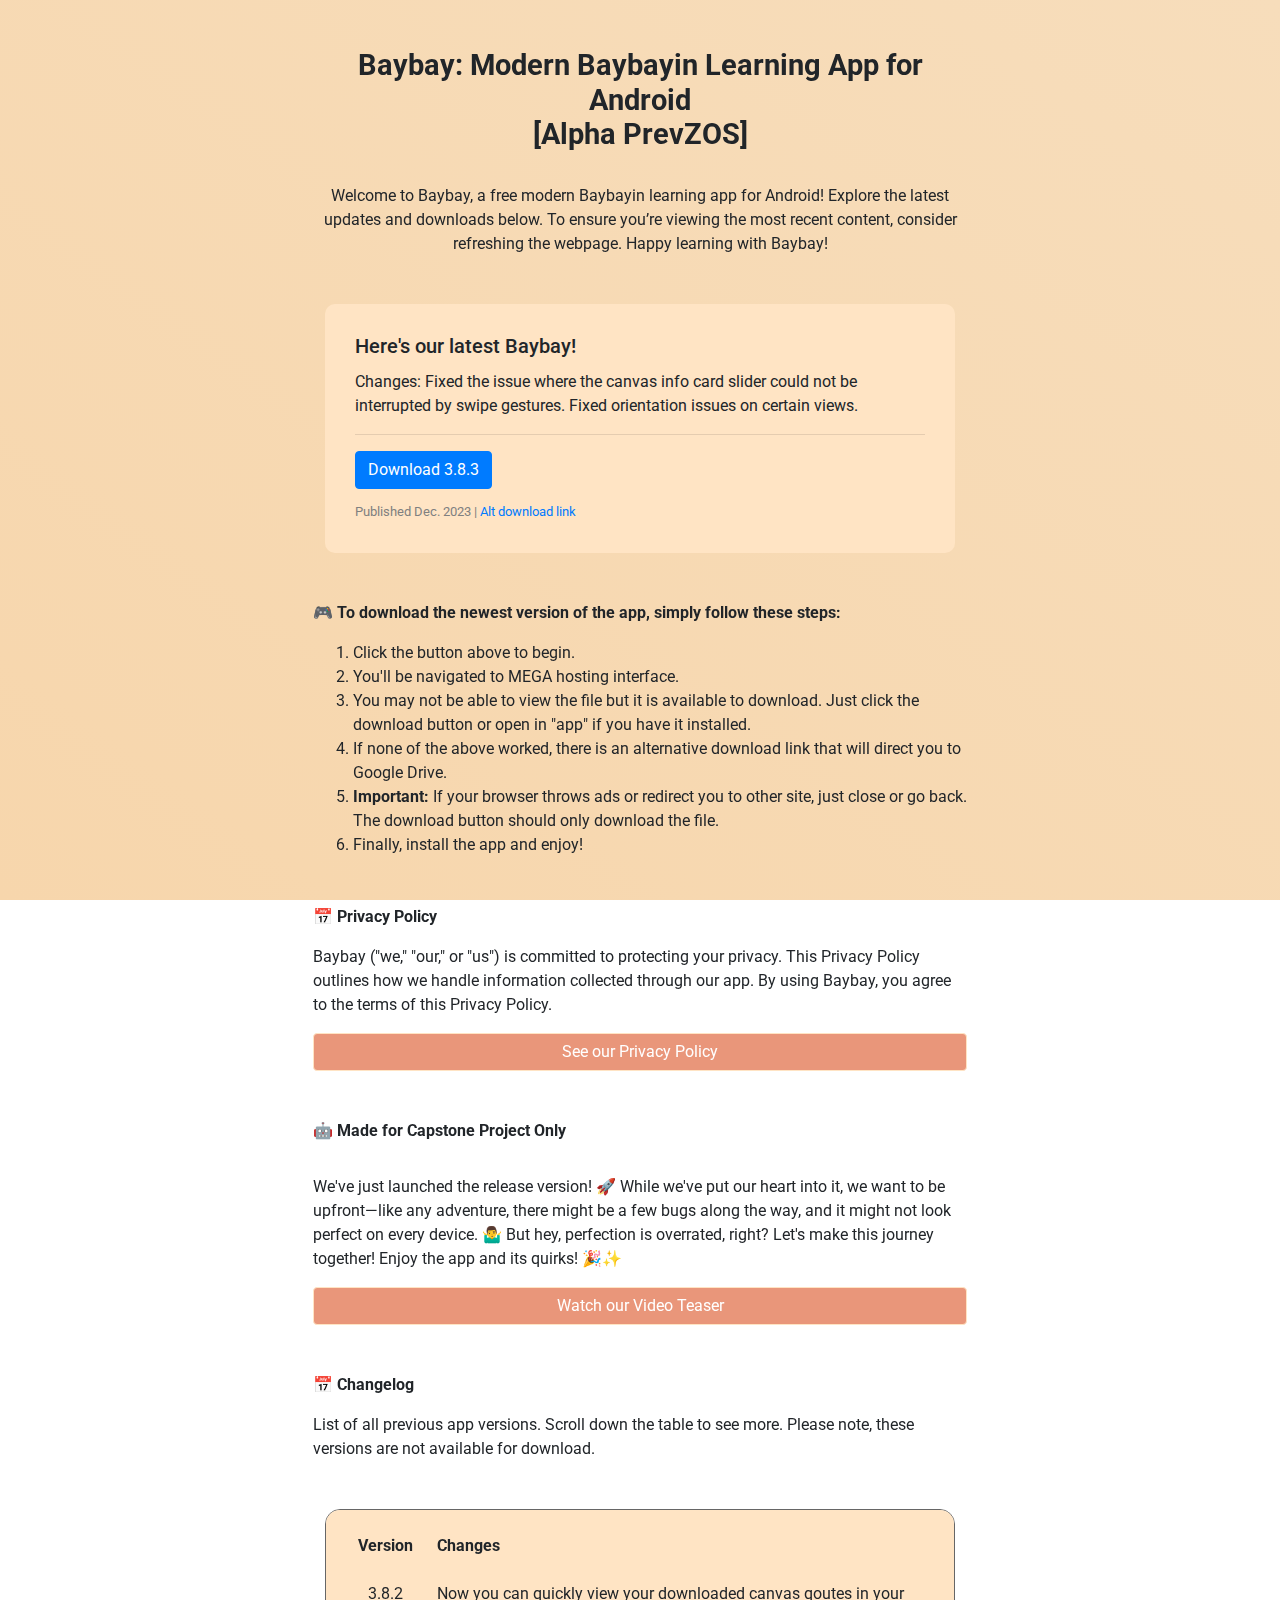
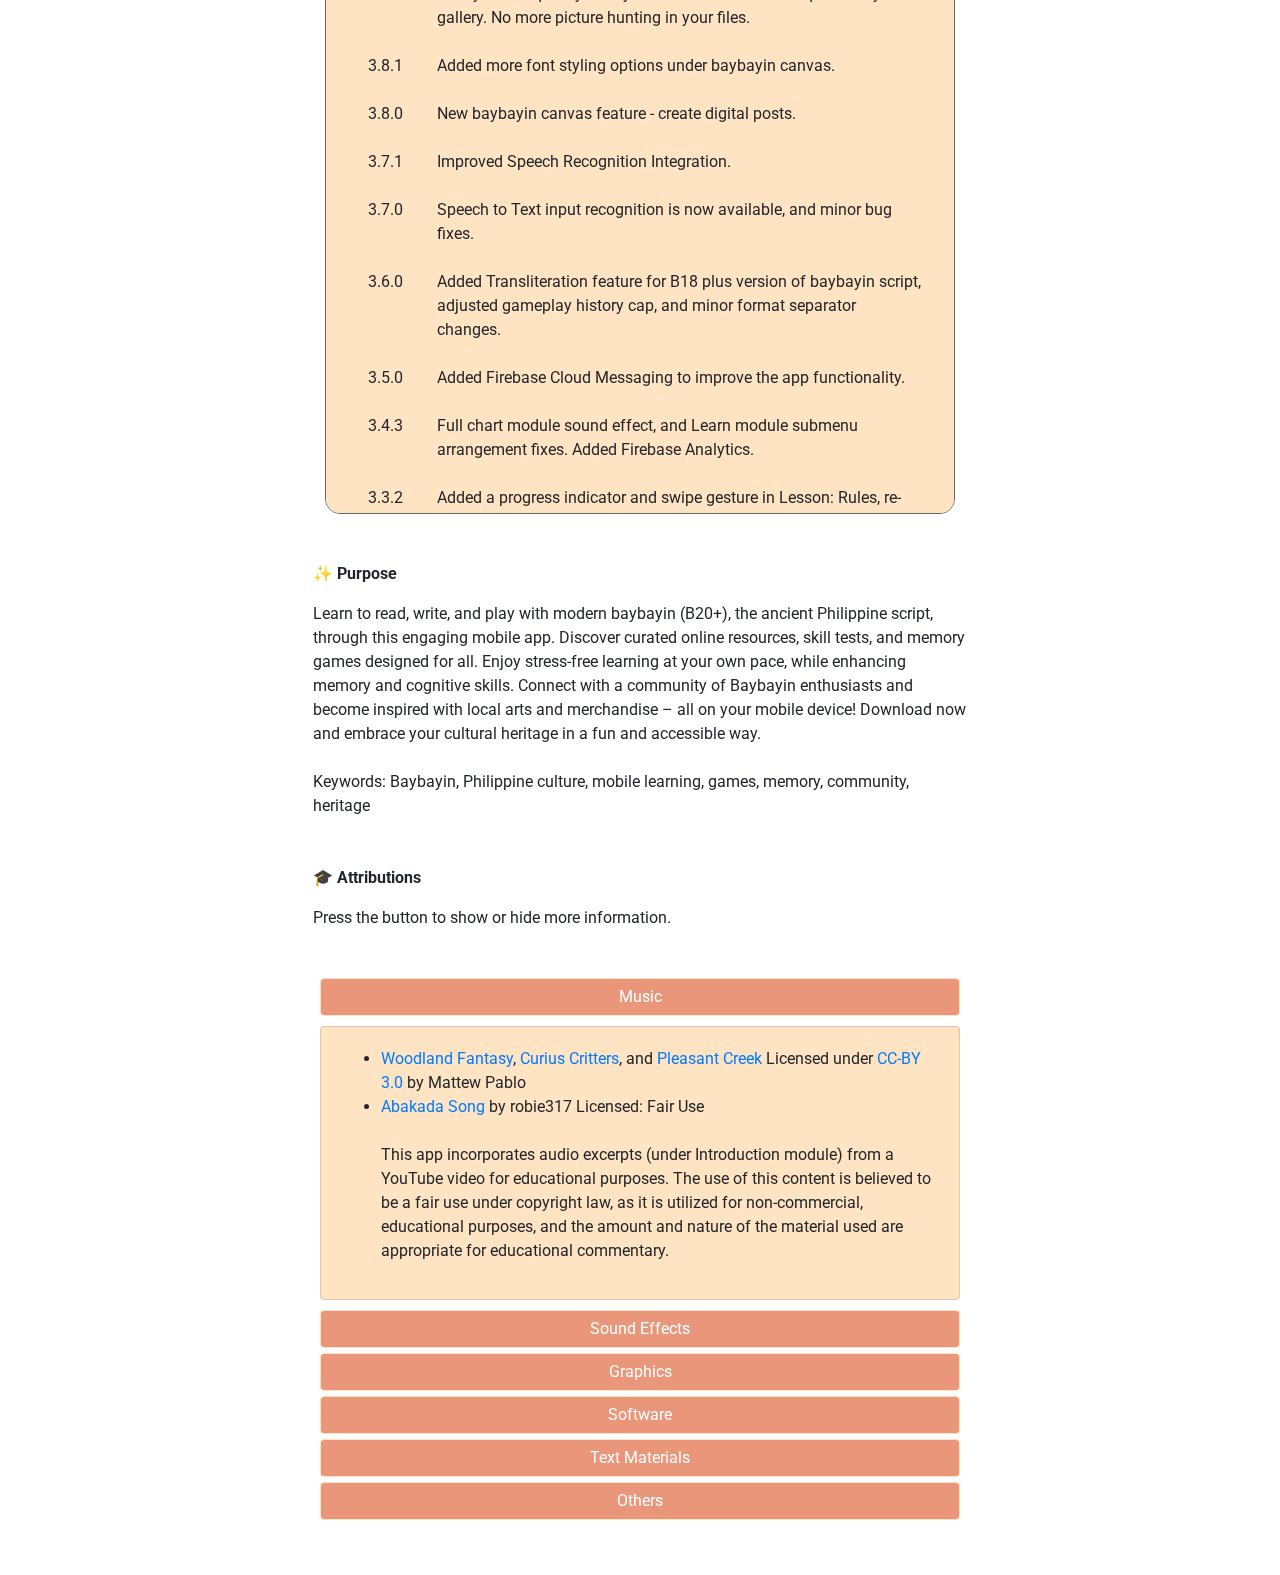
==== commit 4f65faff: "Fix collapse behavior of Privacy Policy section in index.html" ====
--- a/index.html
+++ b/index.html
@@ -98,7 +98,7 @@
                     See our Privacy Policy
                 </button>
   
-                <div class="collapse show" id="policy">
+                <div class="collapse" id="policy">
                     <div class="card card-body" style="margin-top: 10px; margin-bottom: 10px; background-color: bisque;">
                         <ol>
                             <li>
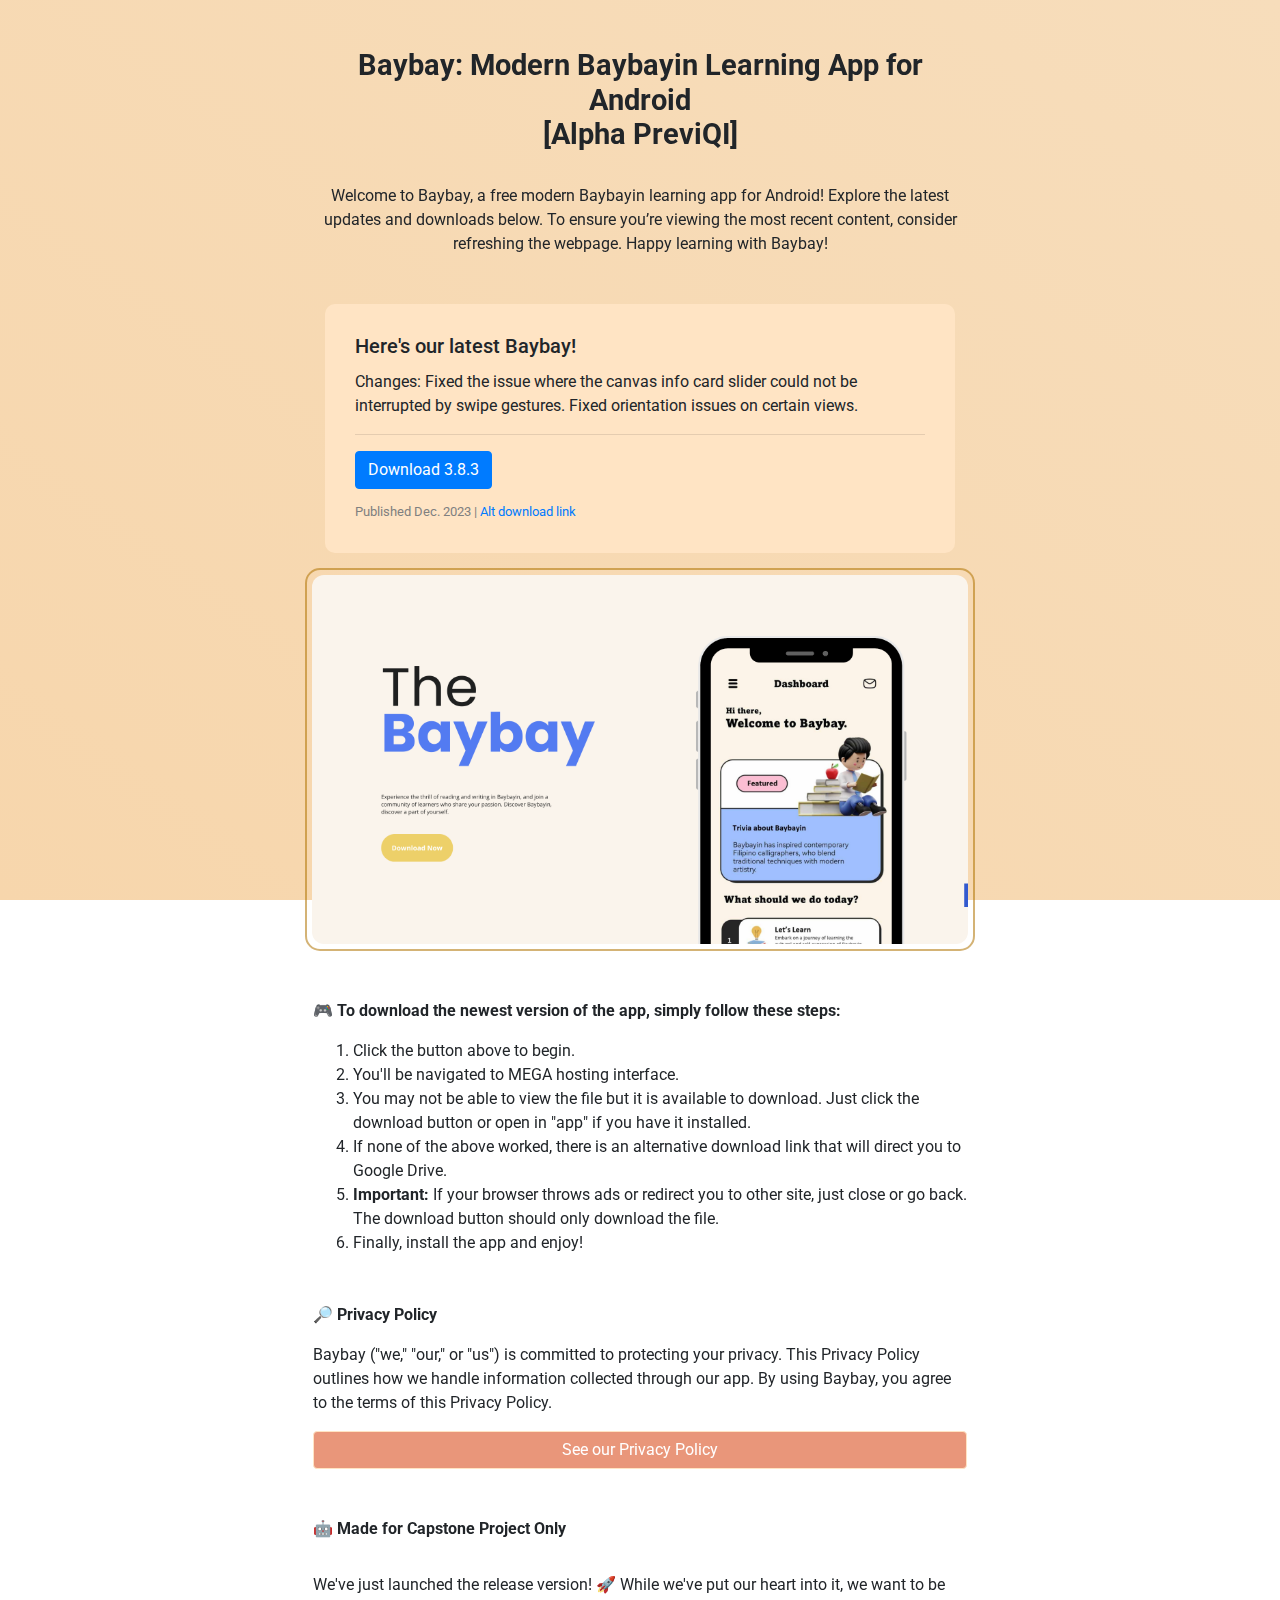
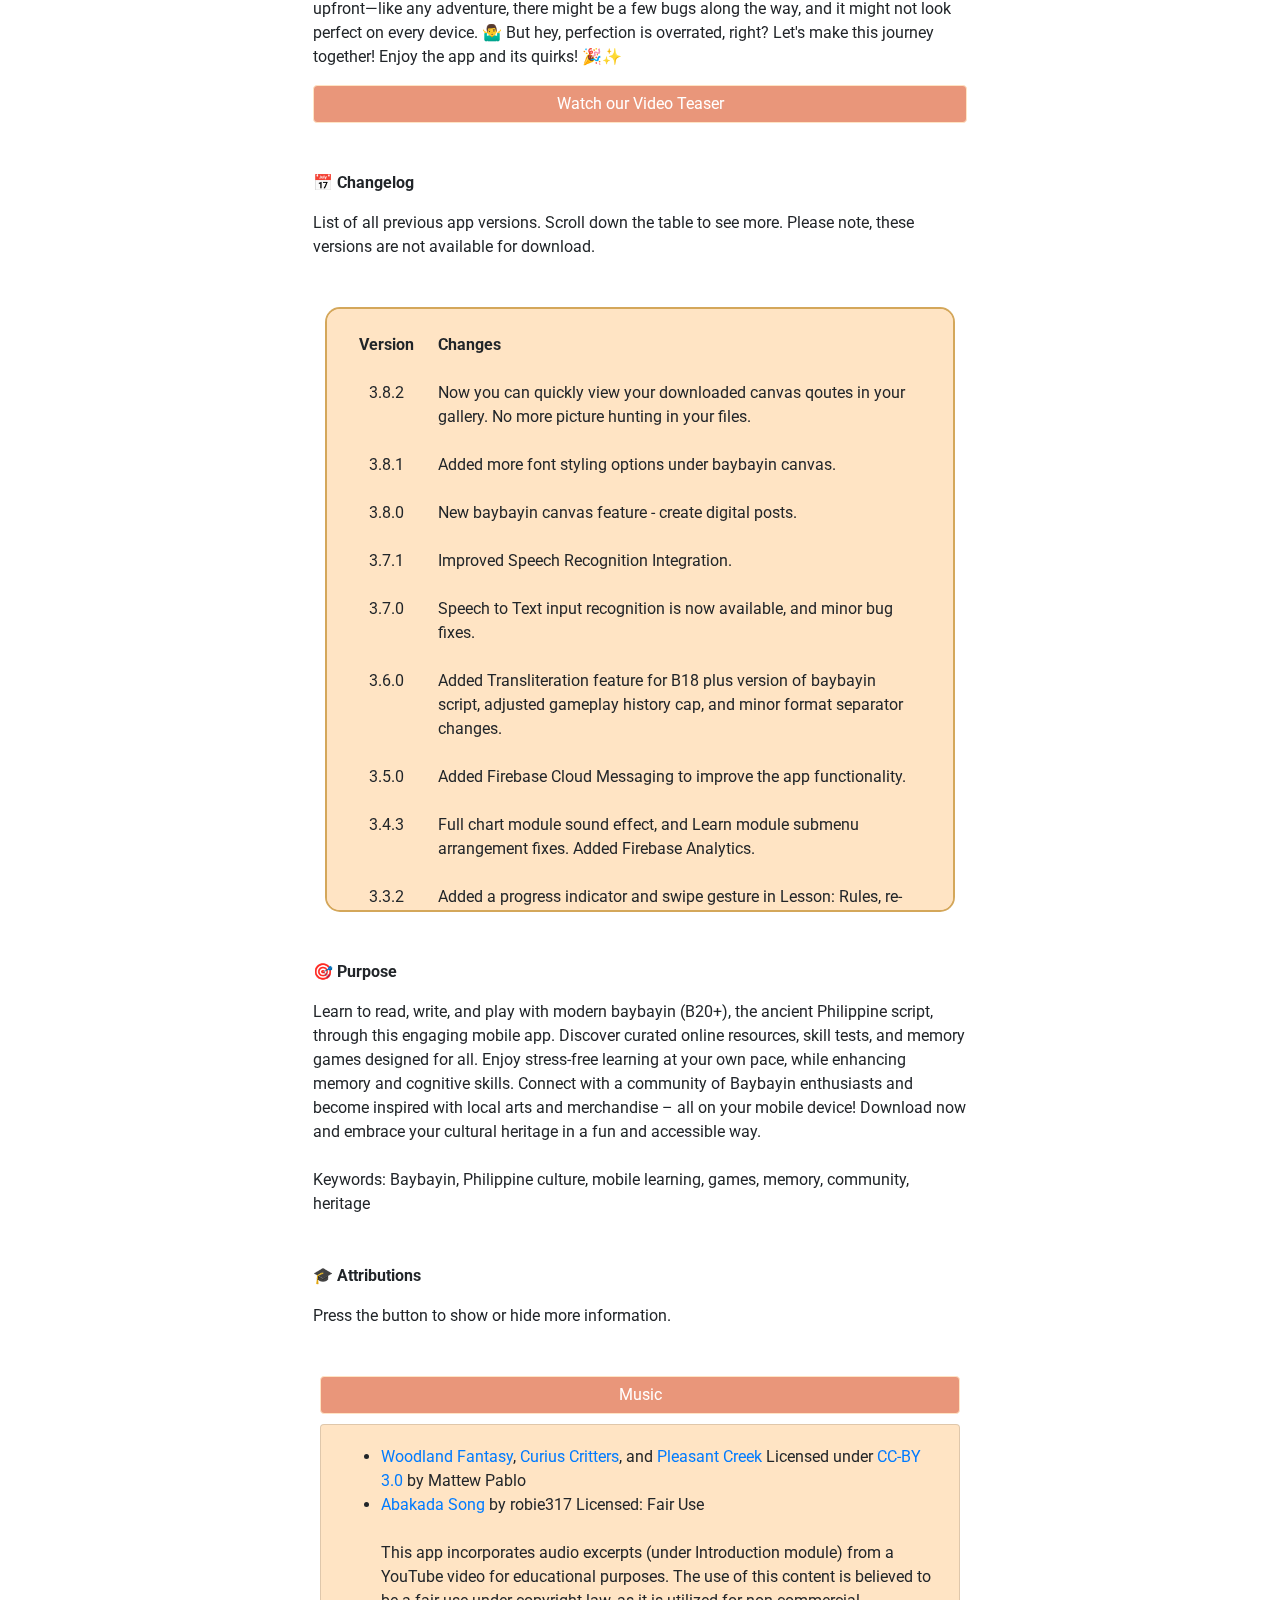
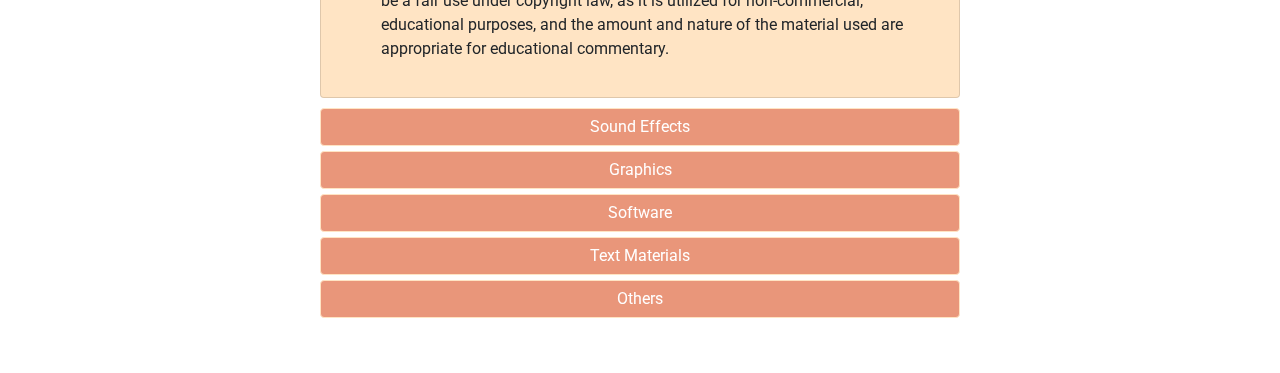
==== commit 02e762c4: "Add image carousel and update section headings in index.html" ====
--- a/index.html
+++ b/index.html
@@ -73,7 +73,39 @@
                   
                 </div>
             </div>
+
+            <!-- Slideshow -->
+            <div id="carouselExampleIndicators" class="carousel slide" data-bs-ride="carousel" style="margin-top: 15px; margin-bottom: 15px; border: 2px solid rgba(175, 114, 0, 0.541); border-radius: 15px;">
+                <div class="carousel-inner" style="padding: 5px;">
+                    <div class="carousel-item active">
+                        <img src="demo1.png" class="d-block w-100" alt="Image 1" style="border-radius: 12px;">
+                    </div>
+                    <div class="carousel-item">
+                        <img src="demo2.png" class="d-block w-100" alt="Image 2" style="border-radius: 12px;">
+                    </div>
+                    <div class="carousel-item">
+                        <img src="demo3.png" class="d-block w-100" alt="Image 3" style="border-radius: 12px;">
+                    </div>
+                    <div class="carousel-item">
+                        <img src="demo4.png" class="d-block w-100" alt="Image 4" style="border-radius: 12px;">
+                    </div>
+                    <div class="carousel-item">
+                        <img src="demo5.png" class="d-block w-100" alt="Image 5" style="border-radius: 12px;">
+                    </div>
+                </div>
+            </div>
+            <style>
+                .carousel-item {
+                    transition: opacity 0.5s ease-in-out;
+                    opacity: 0;
+                }
+                .carousel-item.active {
+                    opacity: 1;
+                }
+            </style>
             
+
+            <!-- Download Instructions -->
             <div class="px-2 my-5 text-start">
                 <p class="font-weight-bold" >🎮 To download the newest version of the app, simply follow these steps:</p>
 
@@ -89,7 +121,7 @@
 
             <!-- Privacy Policy -->
             <div class="px-2 my-5 text-start">
-                <p class="font-weight-bold">📅 Privacy Policy</p>
+                <p class="font-weight-bold">🔎 Privacy Policy</p>
                 <p>
                     Baybay ("we," "our," or "us") is committed to protecting your privacy. This Privacy Policy outlines how we handle information collected through our app. By using Baybay, you agree to the terms of this Privacy Policy.
                 </p>
@@ -185,6 +217,7 @@
                     </div>
                 </div>
             </div>
+
             
             <!-- Changelog -->
             <div class="px-2 my-5 text-start">
@@ -215,7 +248,7 @@
             </style>
 
             <!-- Table contents-->
-            <div class="scrollable container" style="border: 1px solid rgb(102, 102, 102); border-radius: 15px; padding: 20px; padding-top: 0px; background-color: bisque; max-width: 630px;"> 
+            <div class="scrollable container" style="border: 2px solid rgb(175, 114, 0, 0.541); border-radius: 15px; padding: 20px; padding-top: 0px; background-color: bisque; max-width: 630px;"> 
 
                 <style>
                     .center-text {
@@ -359,7 +392,7 @@
 
             <!-- Purpose -->
             <div class="px-2 my-5 text-start">
-                <p class="font-weight-bold">✨ Purpose</p>
+                <p class="font-weight-bold">🎯 Purpose</p>
             
                 <p>Learn to read, write, and play with modern baybayin (B20+), the ancient Philippine script, through this engaging mobile app. Discover curated online resources, skill tests, and memory games designed for all. Enjoy stress-free learning at your own pace, while enhancing memory and cognitive skills. Connect with a community of Baybayin enthusiasts and become inspired with local arts and merchandise – all on your mobile device! Download now and embrace your cultural heritage in a fun and accessible way.<br><br>
                 
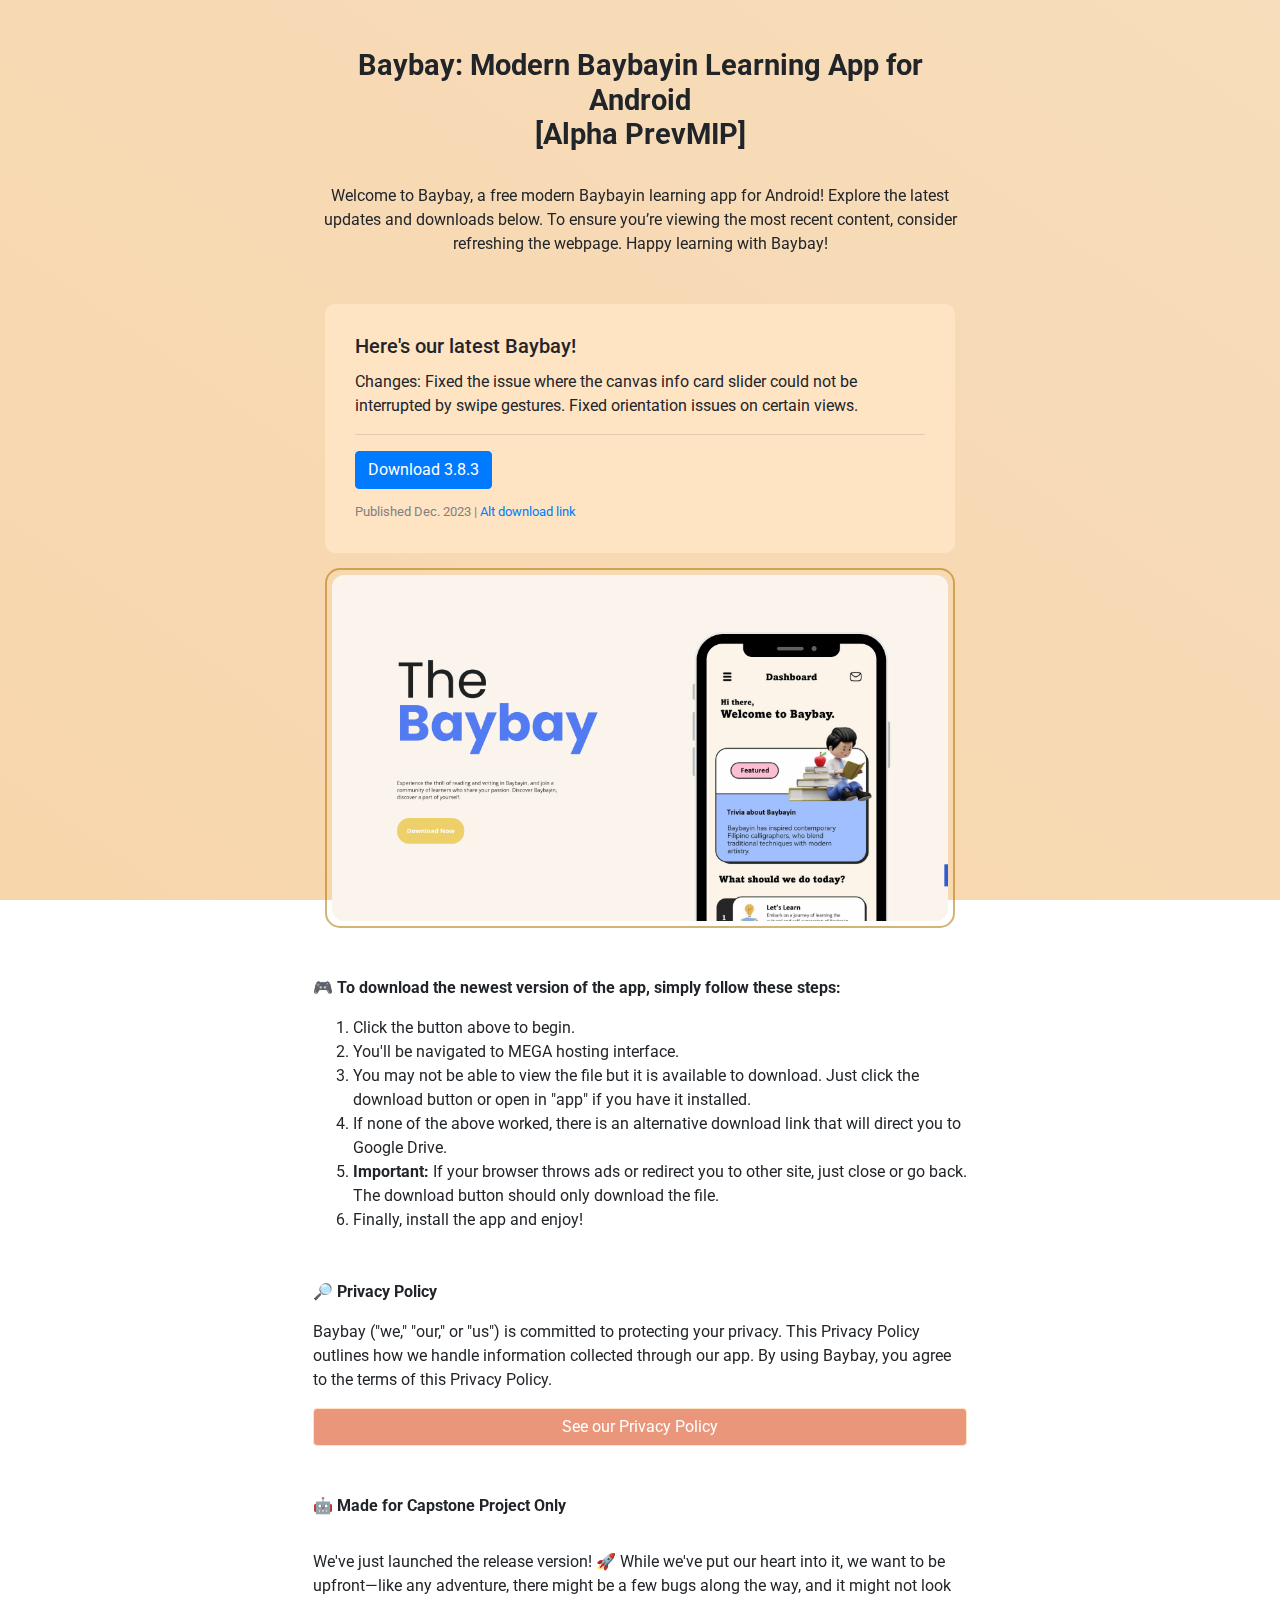
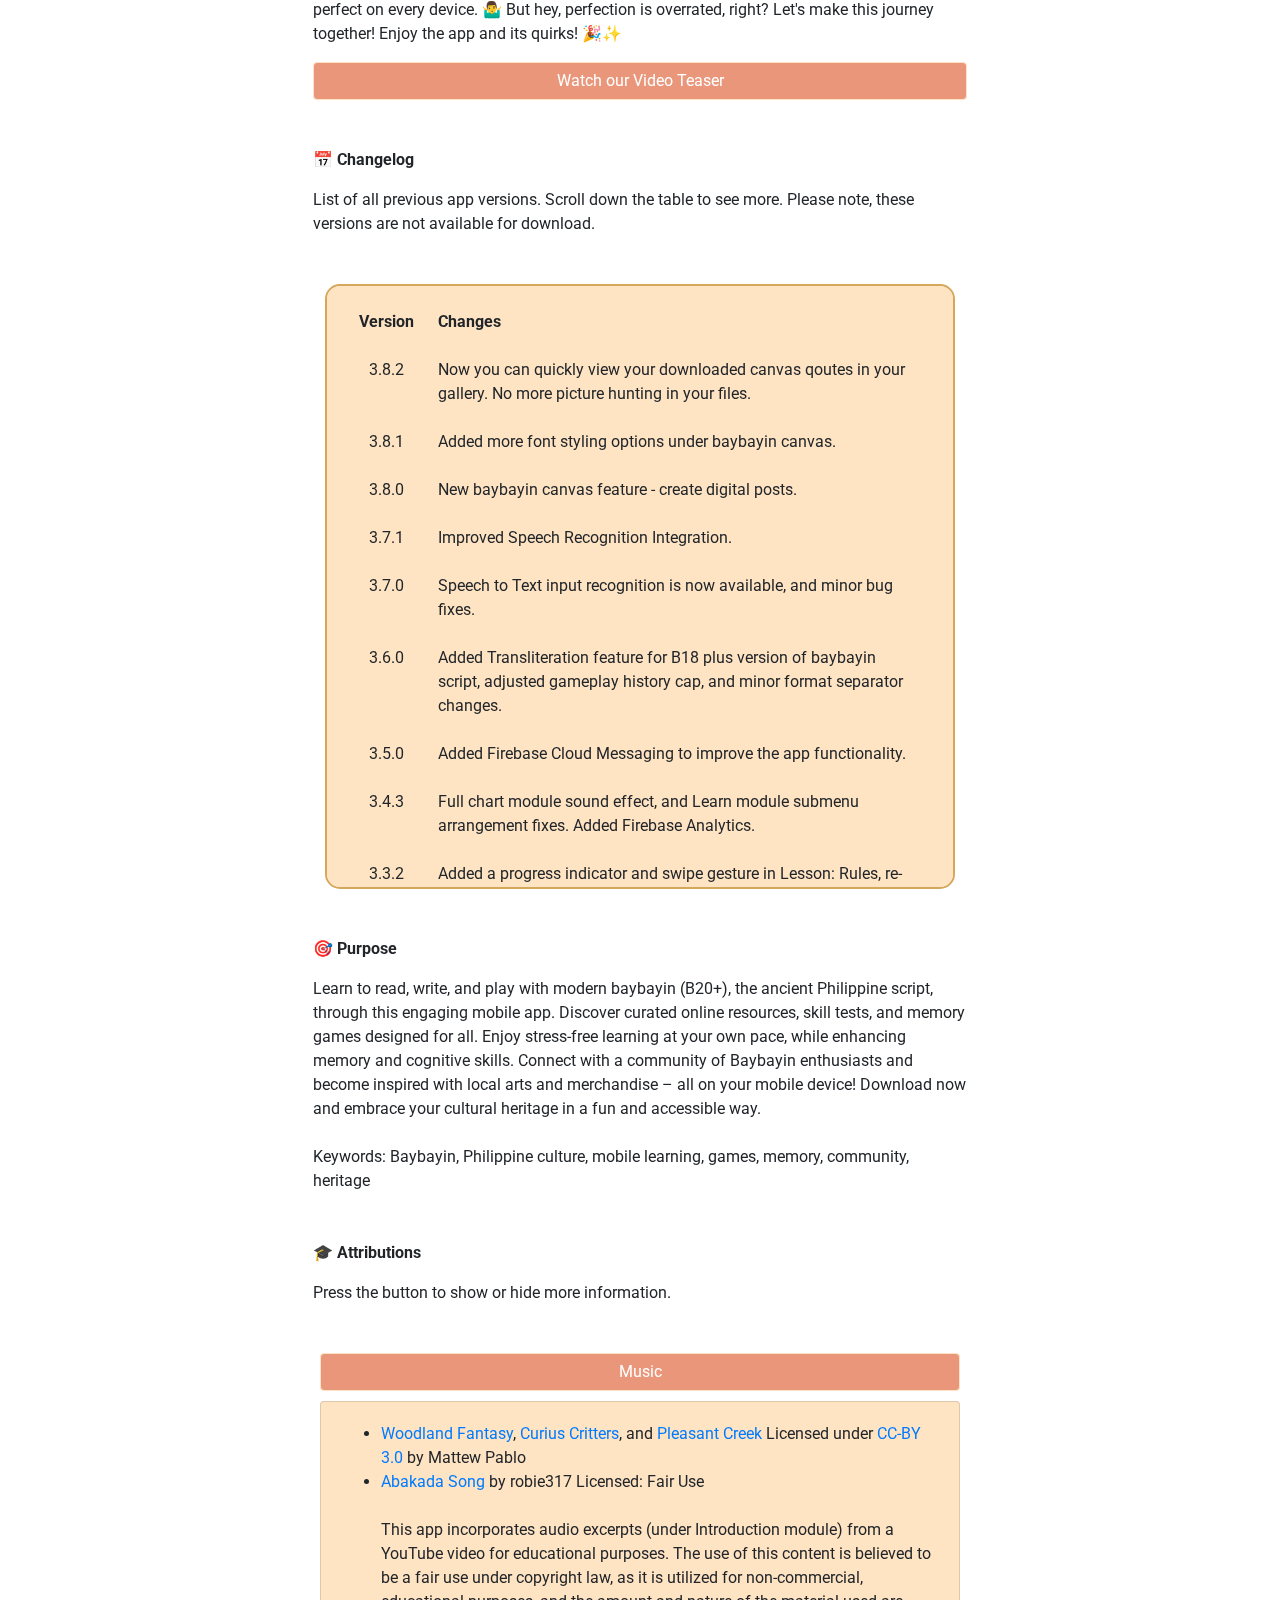
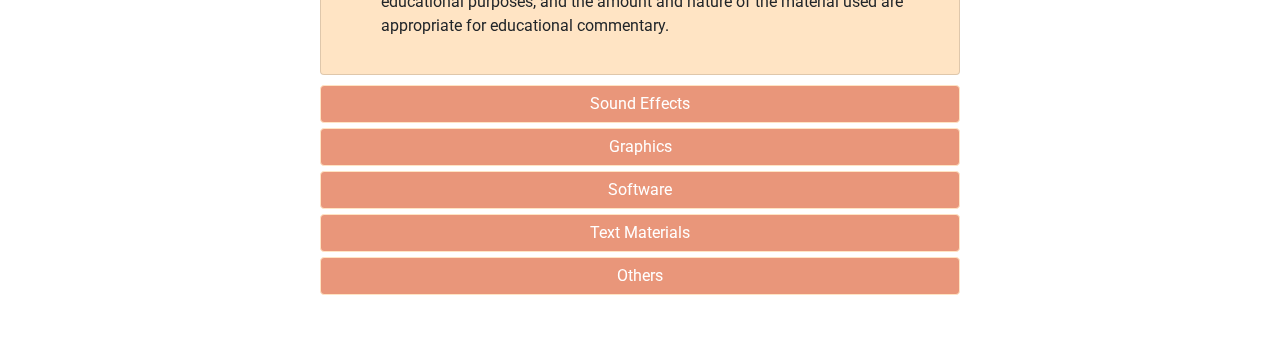
==== commit 487febff: "Update carousel styling in index.html for improved layout and responsiveness" ====
--- a/index.html
+++ b/index.html
@@ -75,7 +75,7 @@
             </div>
 
             <!-- Slideshow -->
-            <div id="carouselExampleIndicators" class="carousel slide" data-bs-ride="carousel" style="margin-top: 15px; margin-bottom: 15px; border: 2px solid rgba(175, 114, 0, 0.541); border-radius: 15px;">
+            <div id="carouselExampleIndicators" class="carousel slide mx-auto" data-bs-ride="carousel" style="margin-top: 15px; margin-bottom: 15px; border: 2px solid rgba(175, 114, 0, 0.541); border-radius: 15px; max-width: 630px;">
                 <div class="carousel-inner" style="padding: 5px;">
                     <div class="carousel-item active">
                         <img src="demo1.png" class="d-block w-100" alt="Image 1" style="border-radius: 12px;">
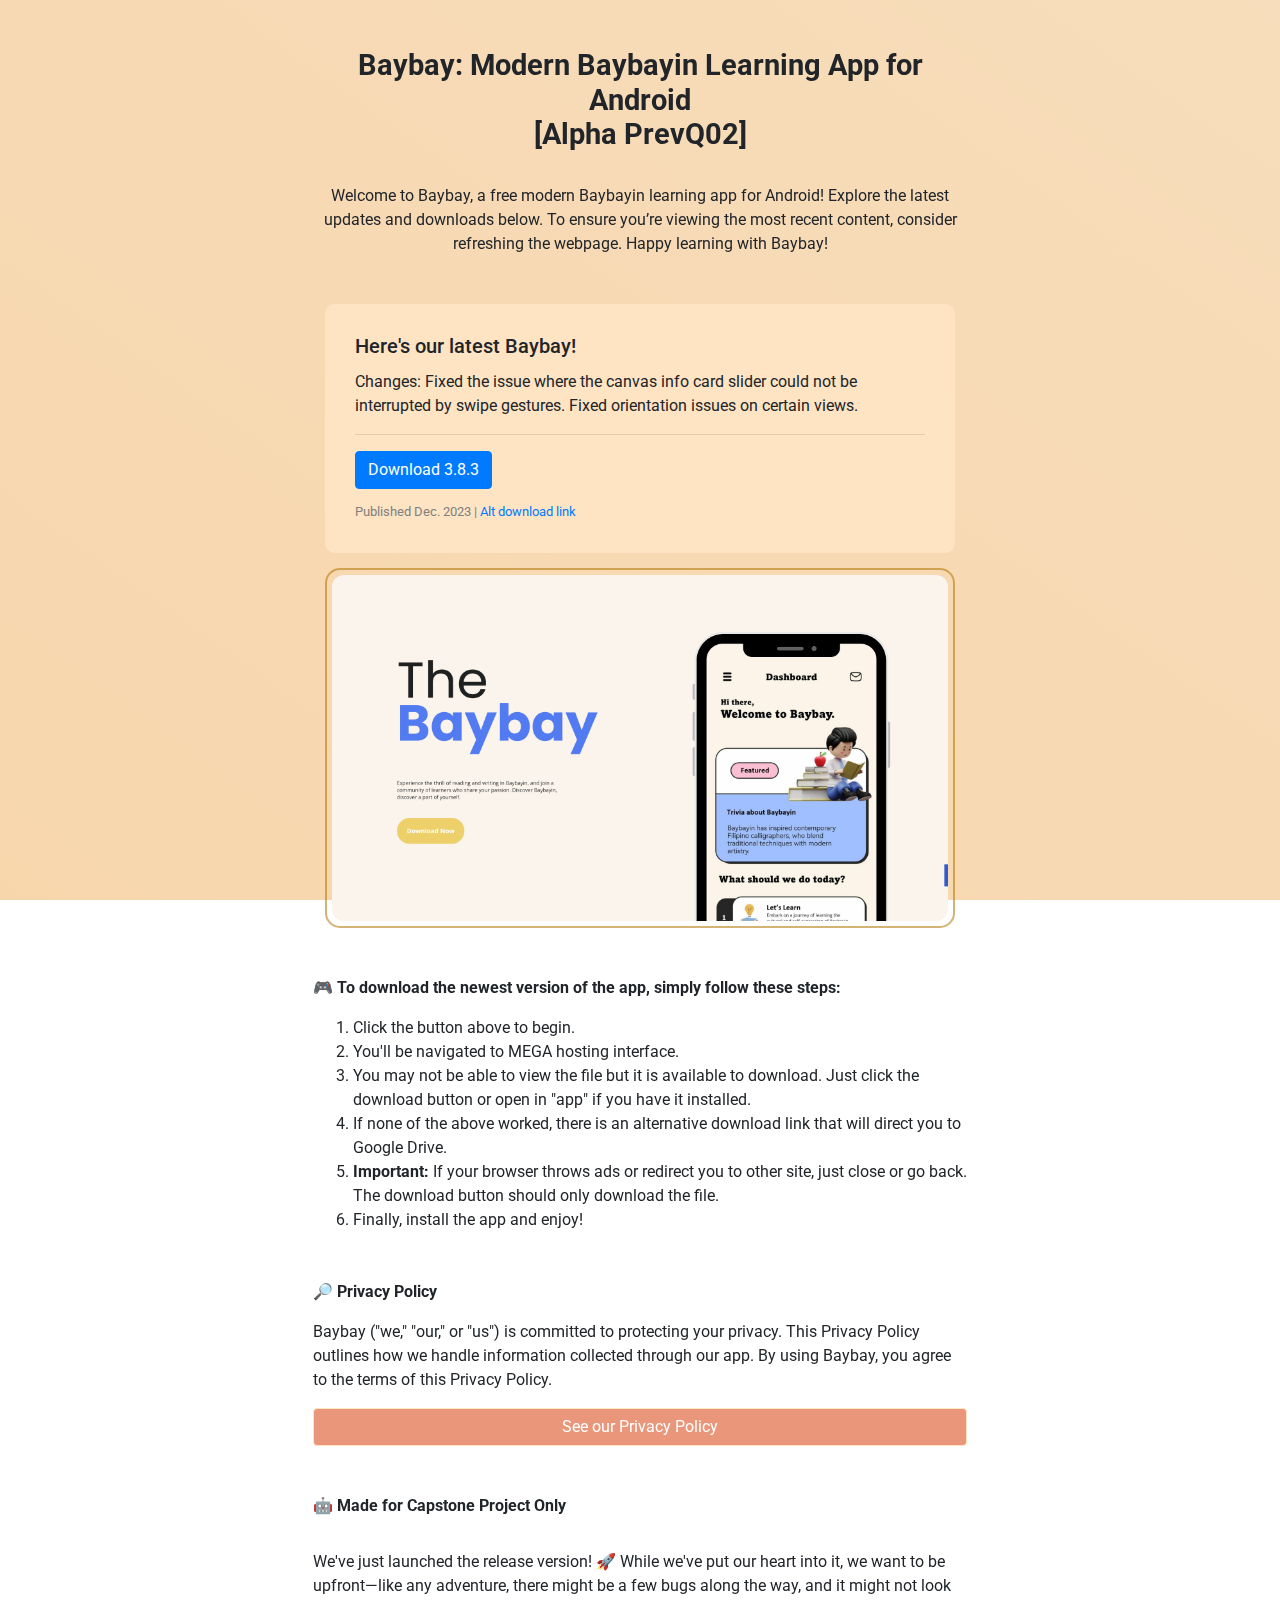
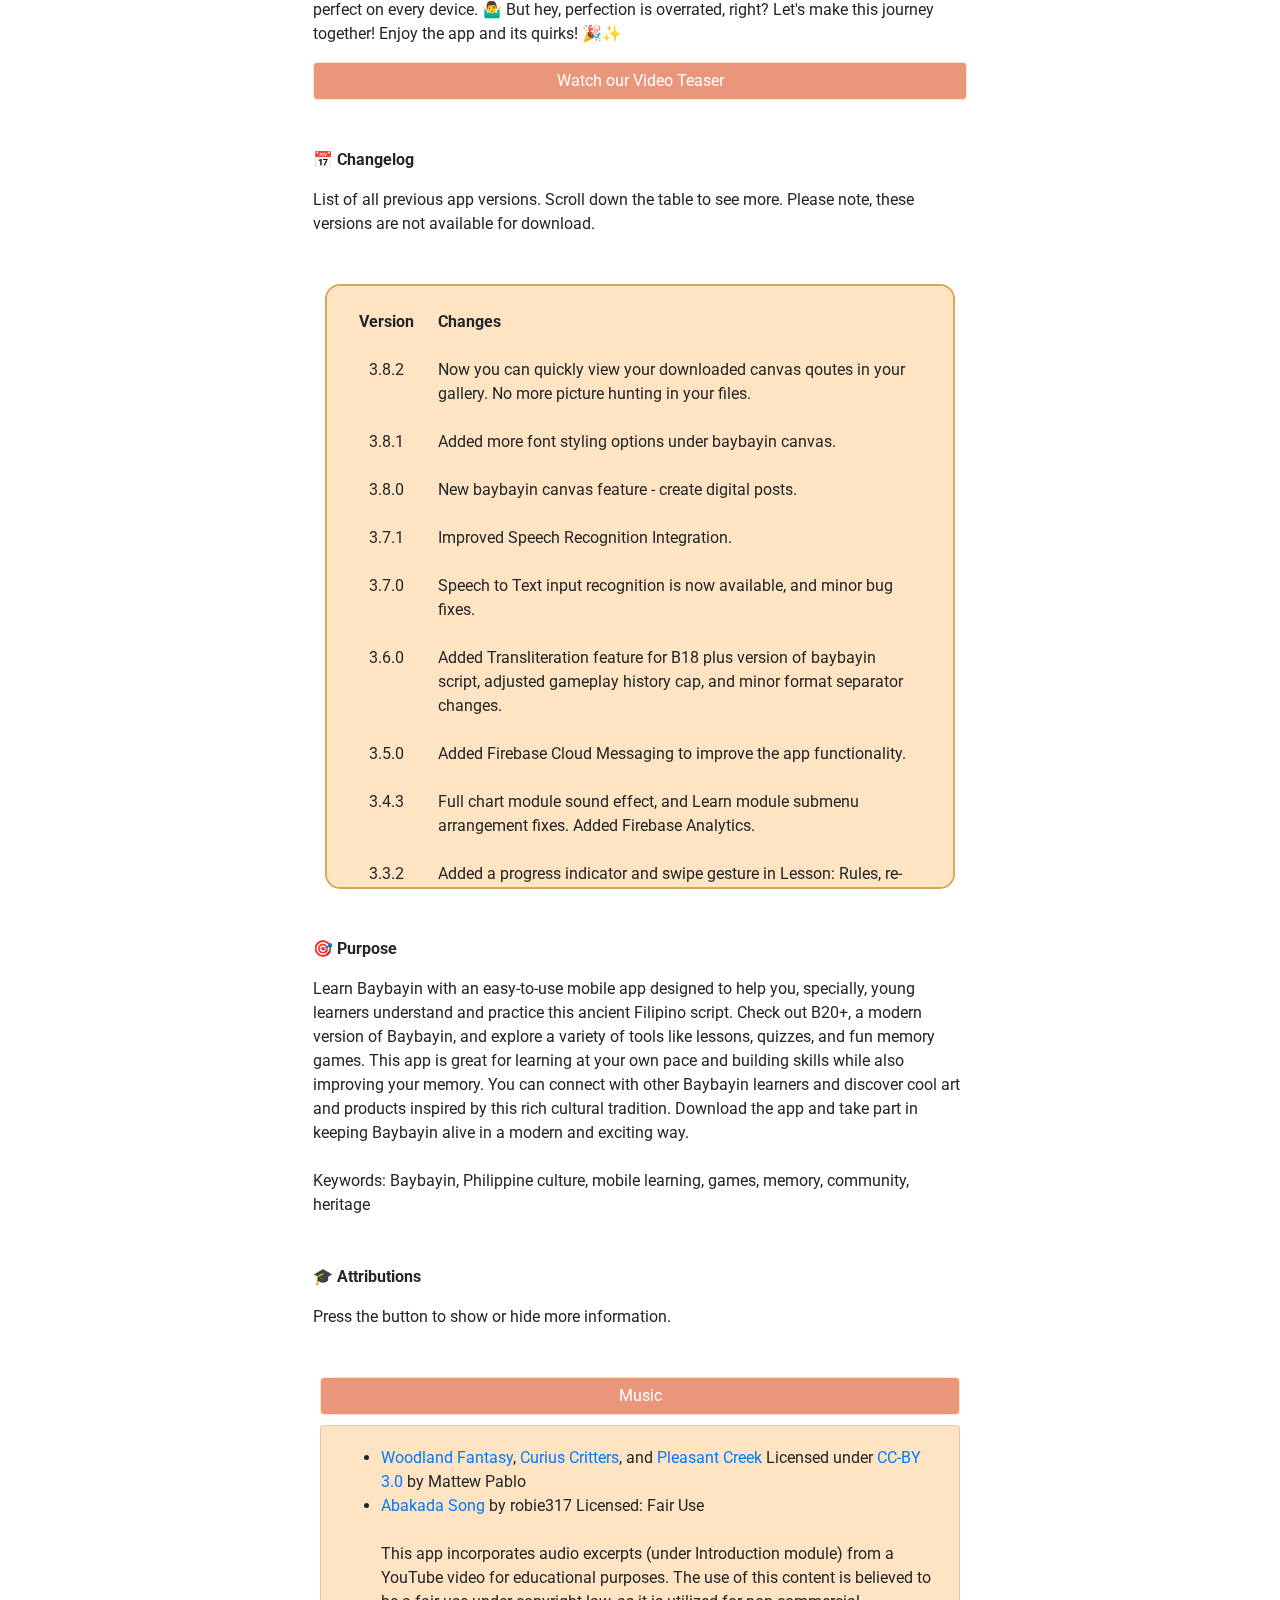
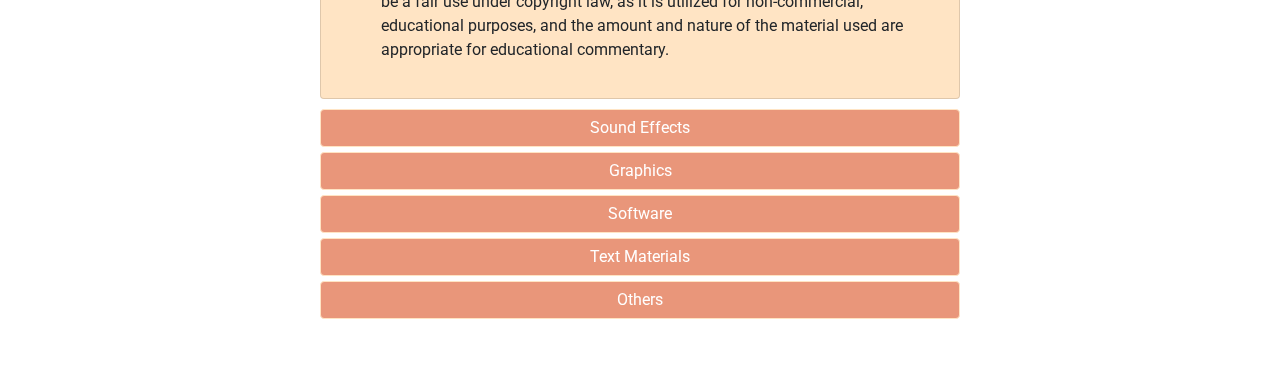
==== commit 8c2ac435: "Revise app description in index.html for clarity and engagement targeting young learners" ====
--- a/index.html
+++ b/index.html
@@ -394,7 +394,7 @@
             <div class="px-2 my-5 text-start">
                 <p class="font-weight-bold">🎯 Purpose</p>
             
-                <p>Learn to read, write, and play with modern baybayin (B20+), the ancient Philippine script, through this engaging mobile app. Discover curated online resources, skill tests, and memory games designed for all. Enjoy stress-free learning at your own pace, while enhancing memory and cognitive skills. Connect with a community of Baybayin enthusiasts and become inspired with local arts and merchandise – all on your mobile device! Download now and embrace your cultural heritage in a fun and accessible way.<br><br>
+                <p>Learn Baybayin with an easy-to-use mobile app designed to help you, specially, young learners understand and practice this ancient Filipino script. Check out B20+, a modern version of Baybayin, and explore a variety of tools like lessons, quizzes, and fun memory games. This app is great for learning at your own pace and building skills while also improving your memory. You can connect with other Baybayin learners and discover cool art and products inspired by this rich cultural tradition. Download the app and take part in keeping Baybayin alive in a modern and exciting way.<br><br>
                 
                     Keywords: Baybayin, Philippine culture, mobile learning, games, memory, community, heritage
                     
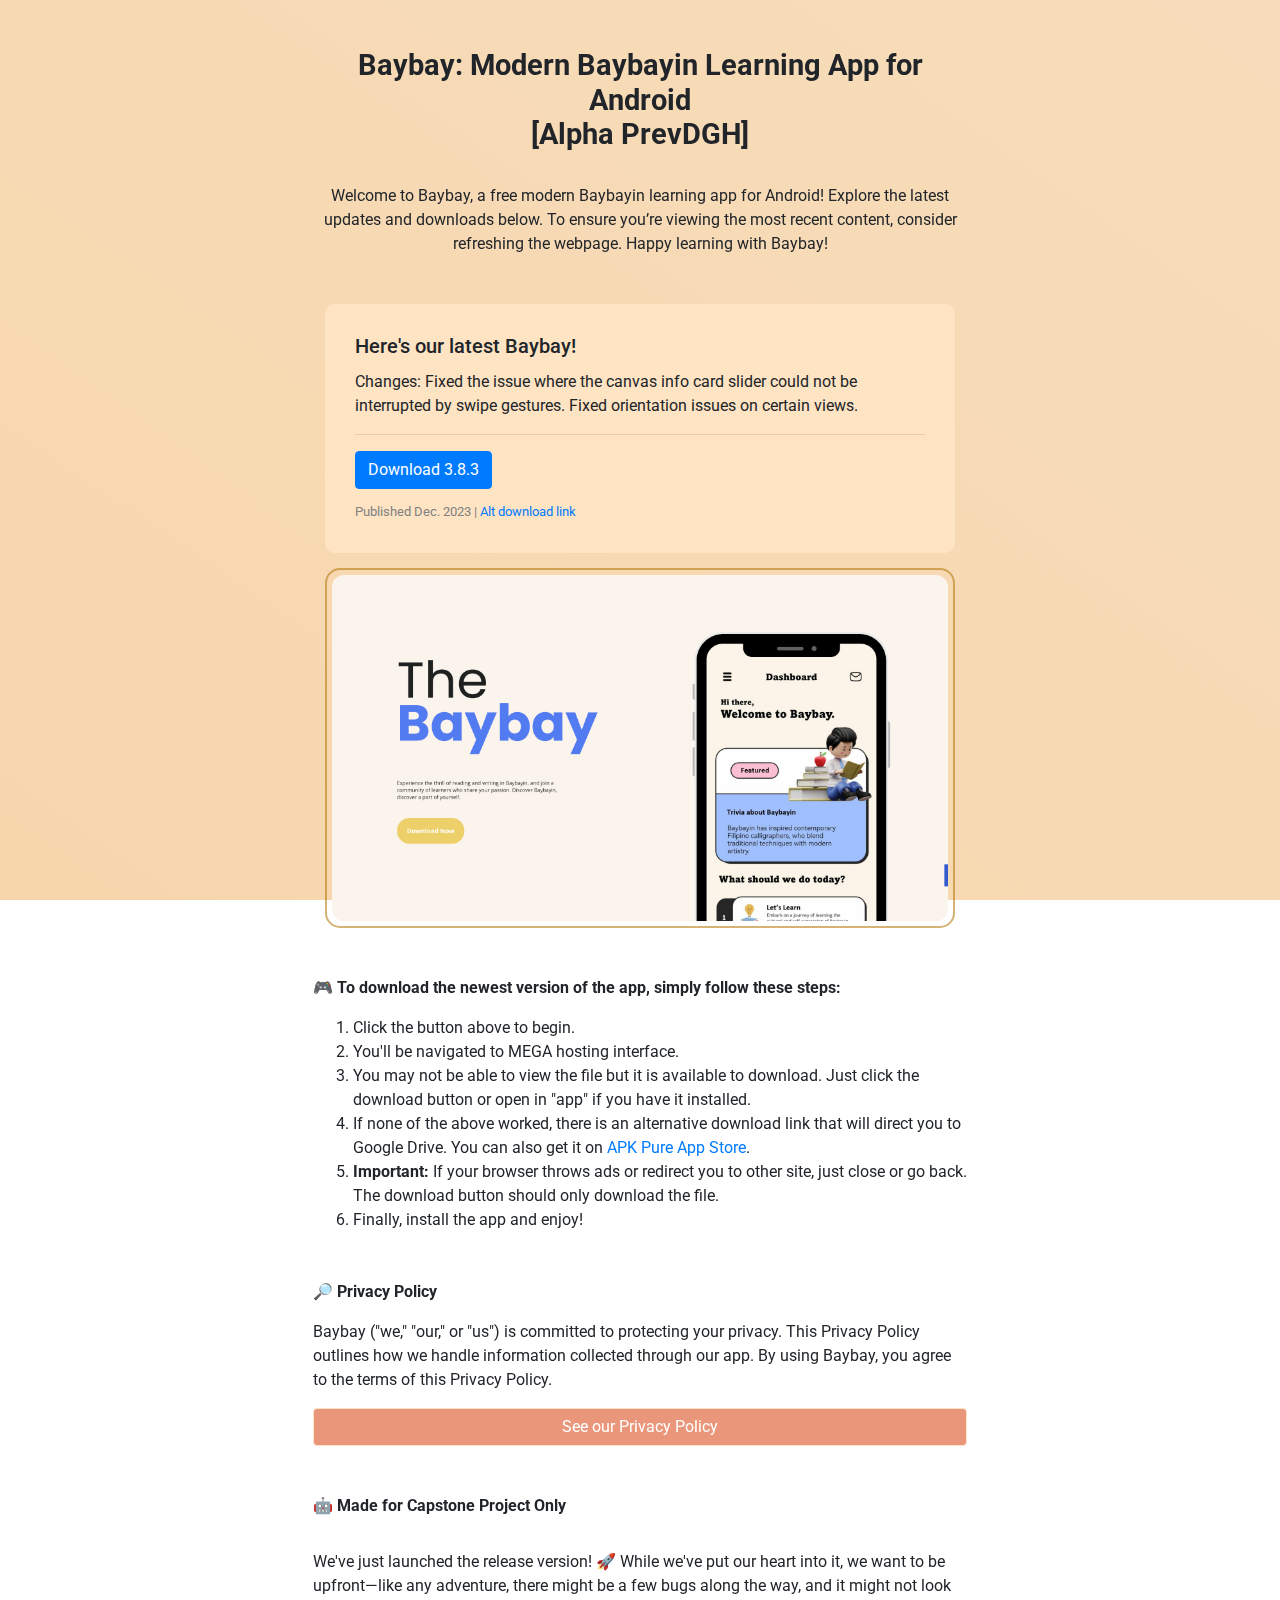
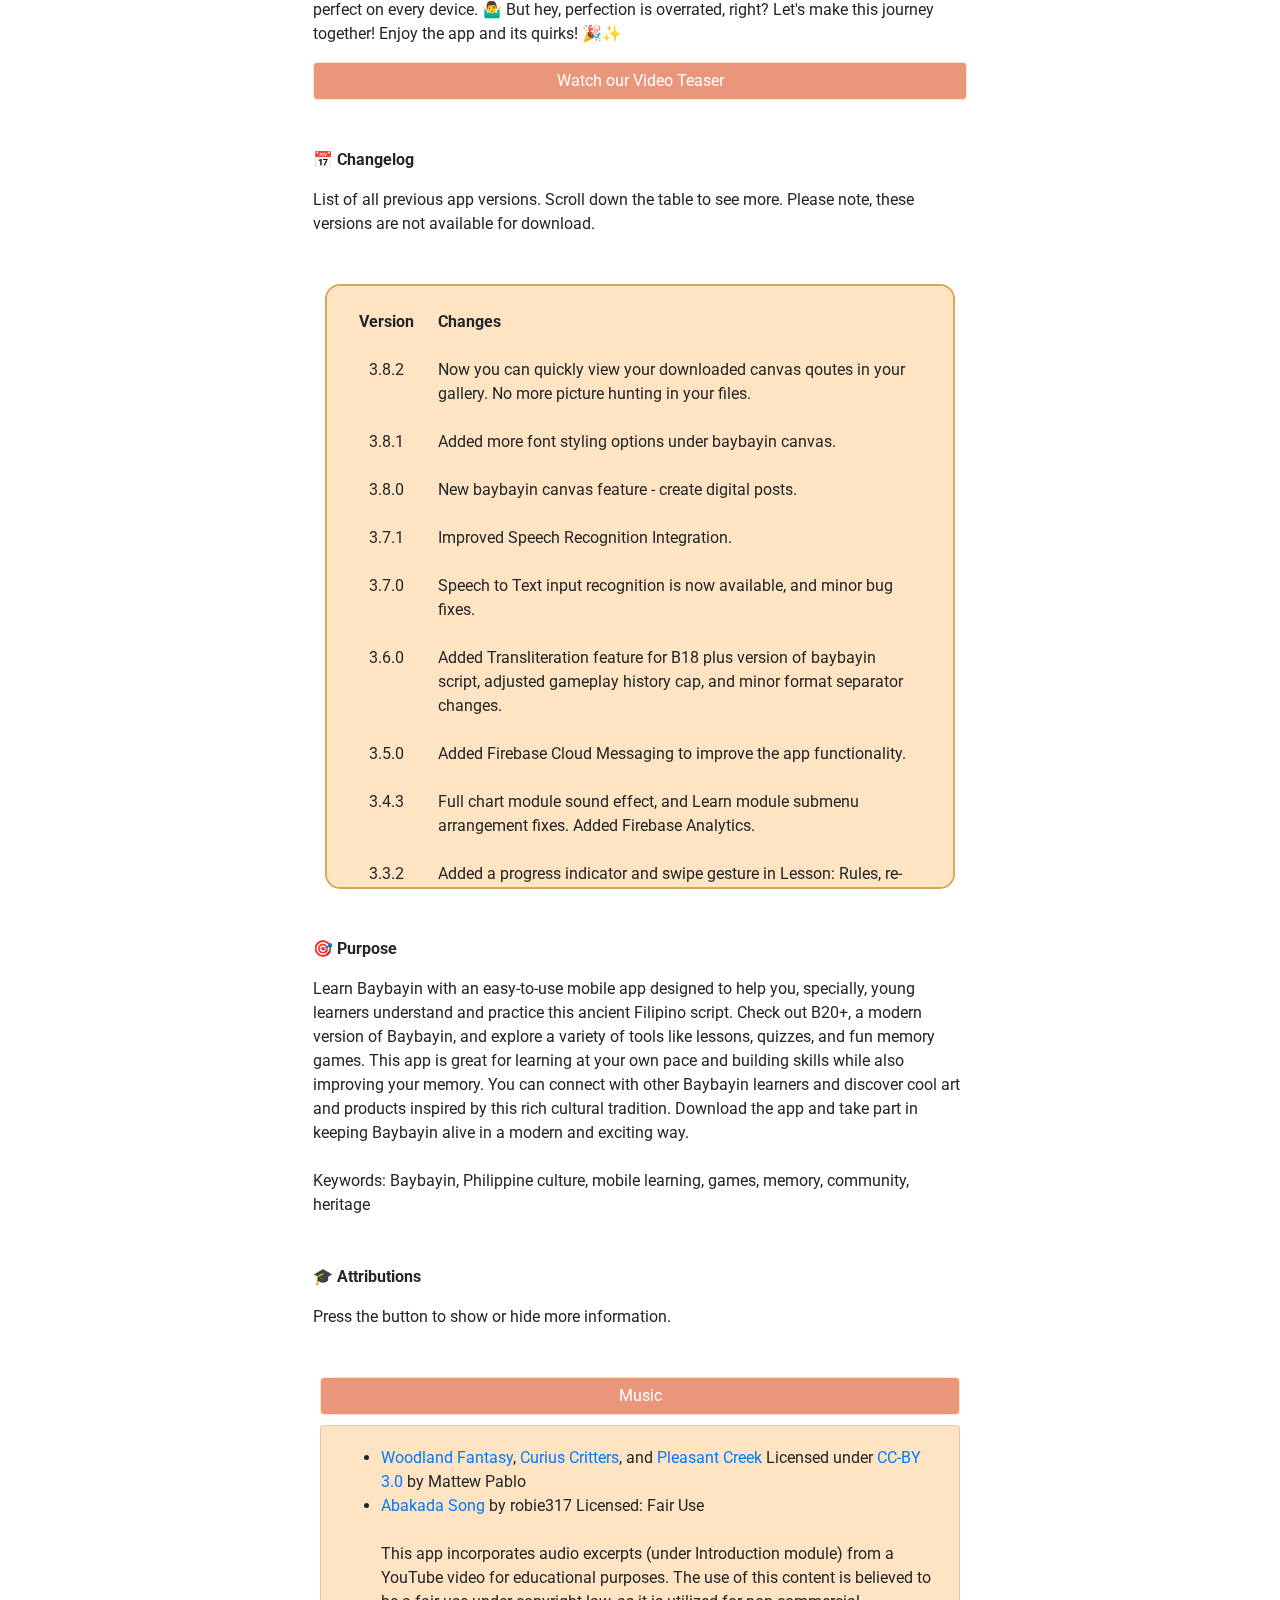
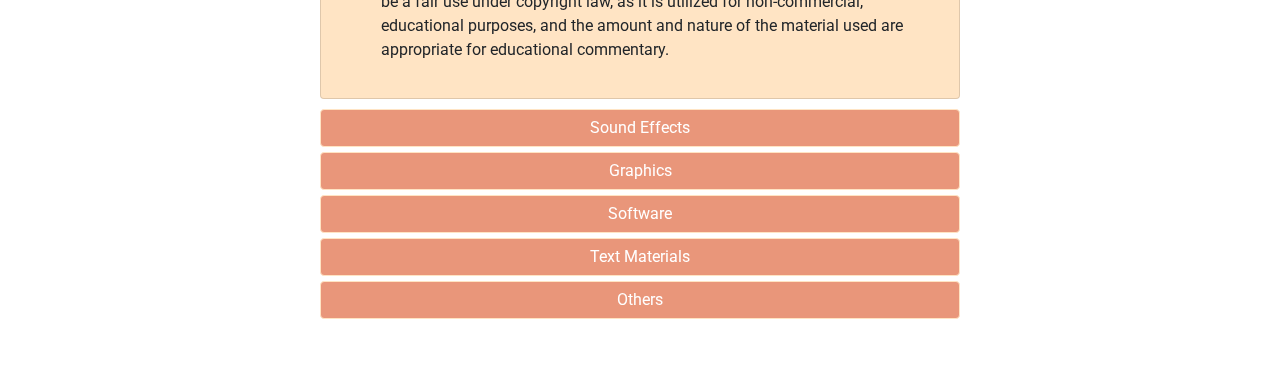
==== commit cc99bb55: "Add alternative download link for APK Pure App Store in instructions" ====
--- a/index.html
+++ b/index.html
@@ -113,7 +113,7 @@
                     <li>Click the button above to begin.</li>
                     <li>You'll be navigated to MEGA hosting interface.</li>
                     <li>You may not be able to view the file but it is available to download. Just click the download button or open in "app" if you have it installed.</li>
-                    <li>If none of the above worked, there is an alternative download link that will direct you to Google Drive.</li>
+                    <li>If none of the above worked, there is an alternative download link that will direct you to Google Drive. You can also get it on <a href="https://apkpure.com/baybay/com.example.baybay">APK Pure App Store</a>.</li>
                     <li><strong>Important:</strong> If your browser throws ads or redirect you to other site, just close or go back. The download button should only download the file.</li>
                     <li>Finally, install the app and enjoy!</li>
                 </ol>
